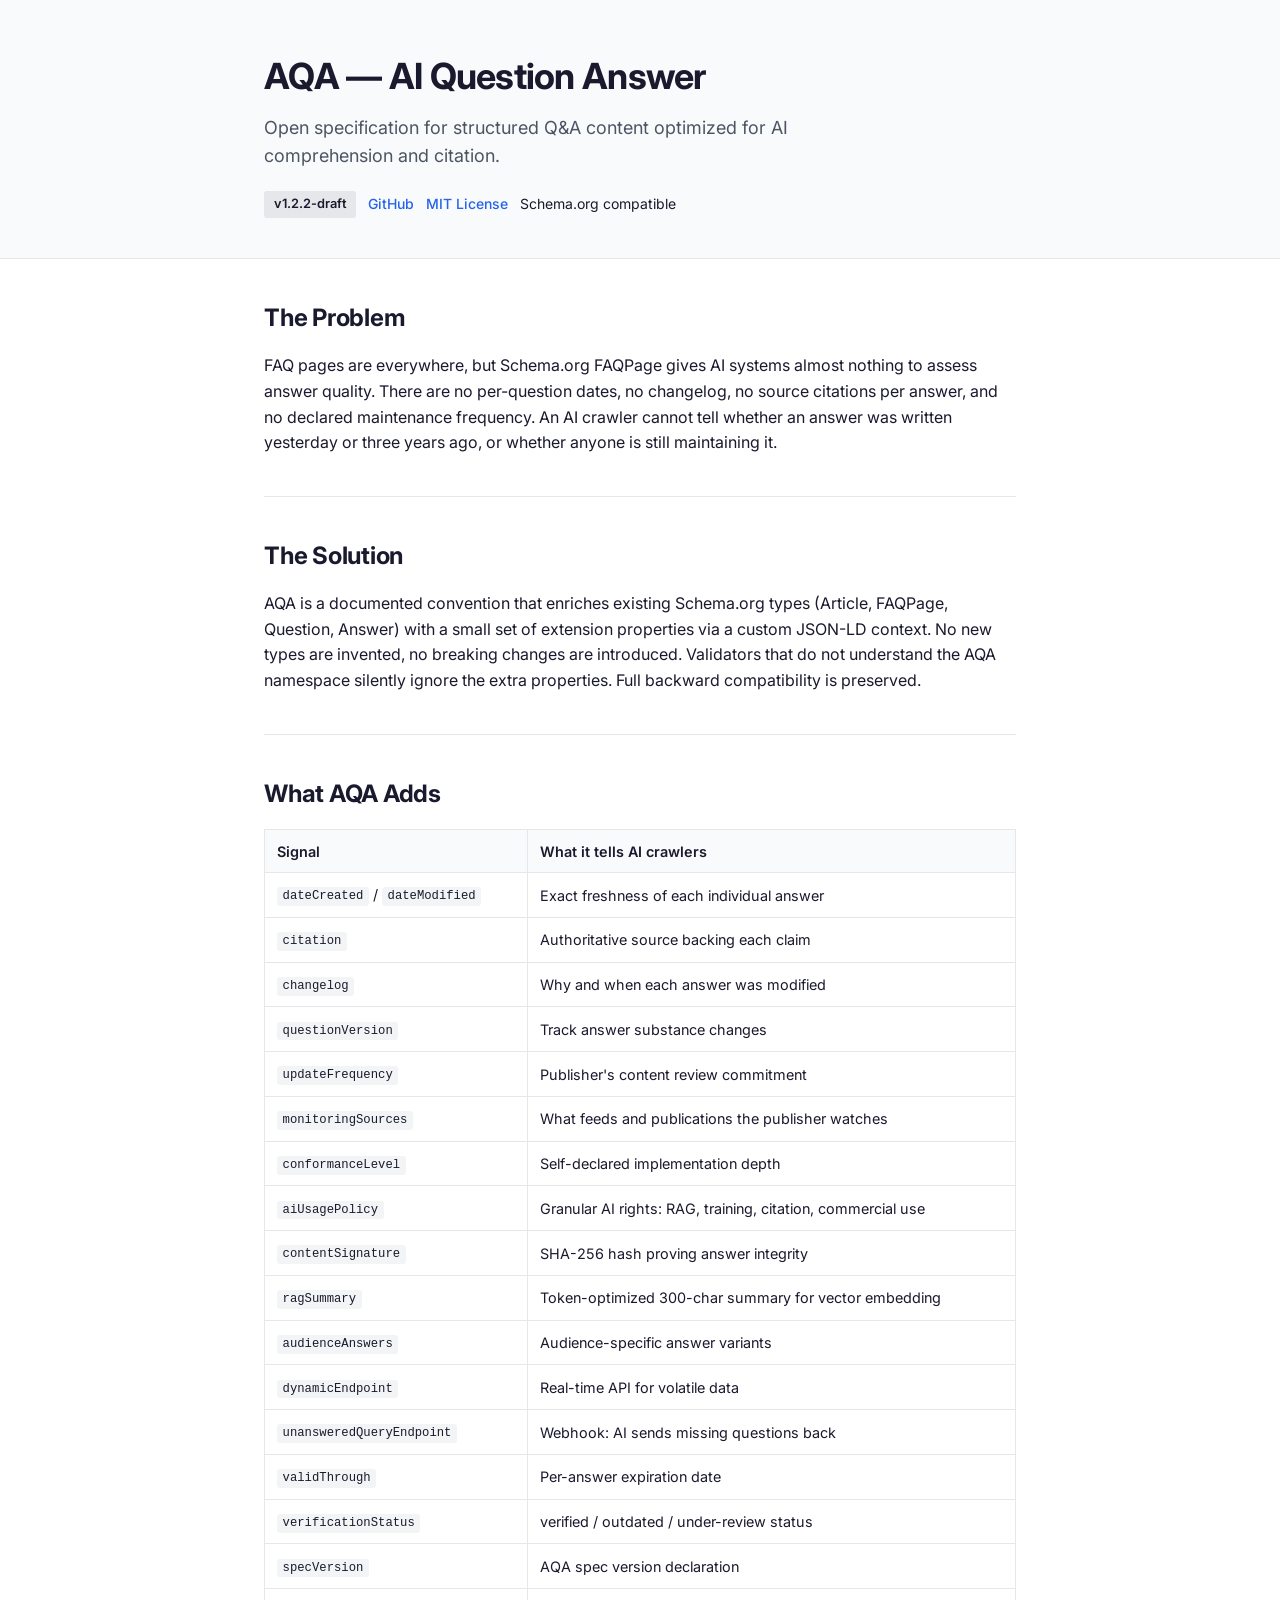
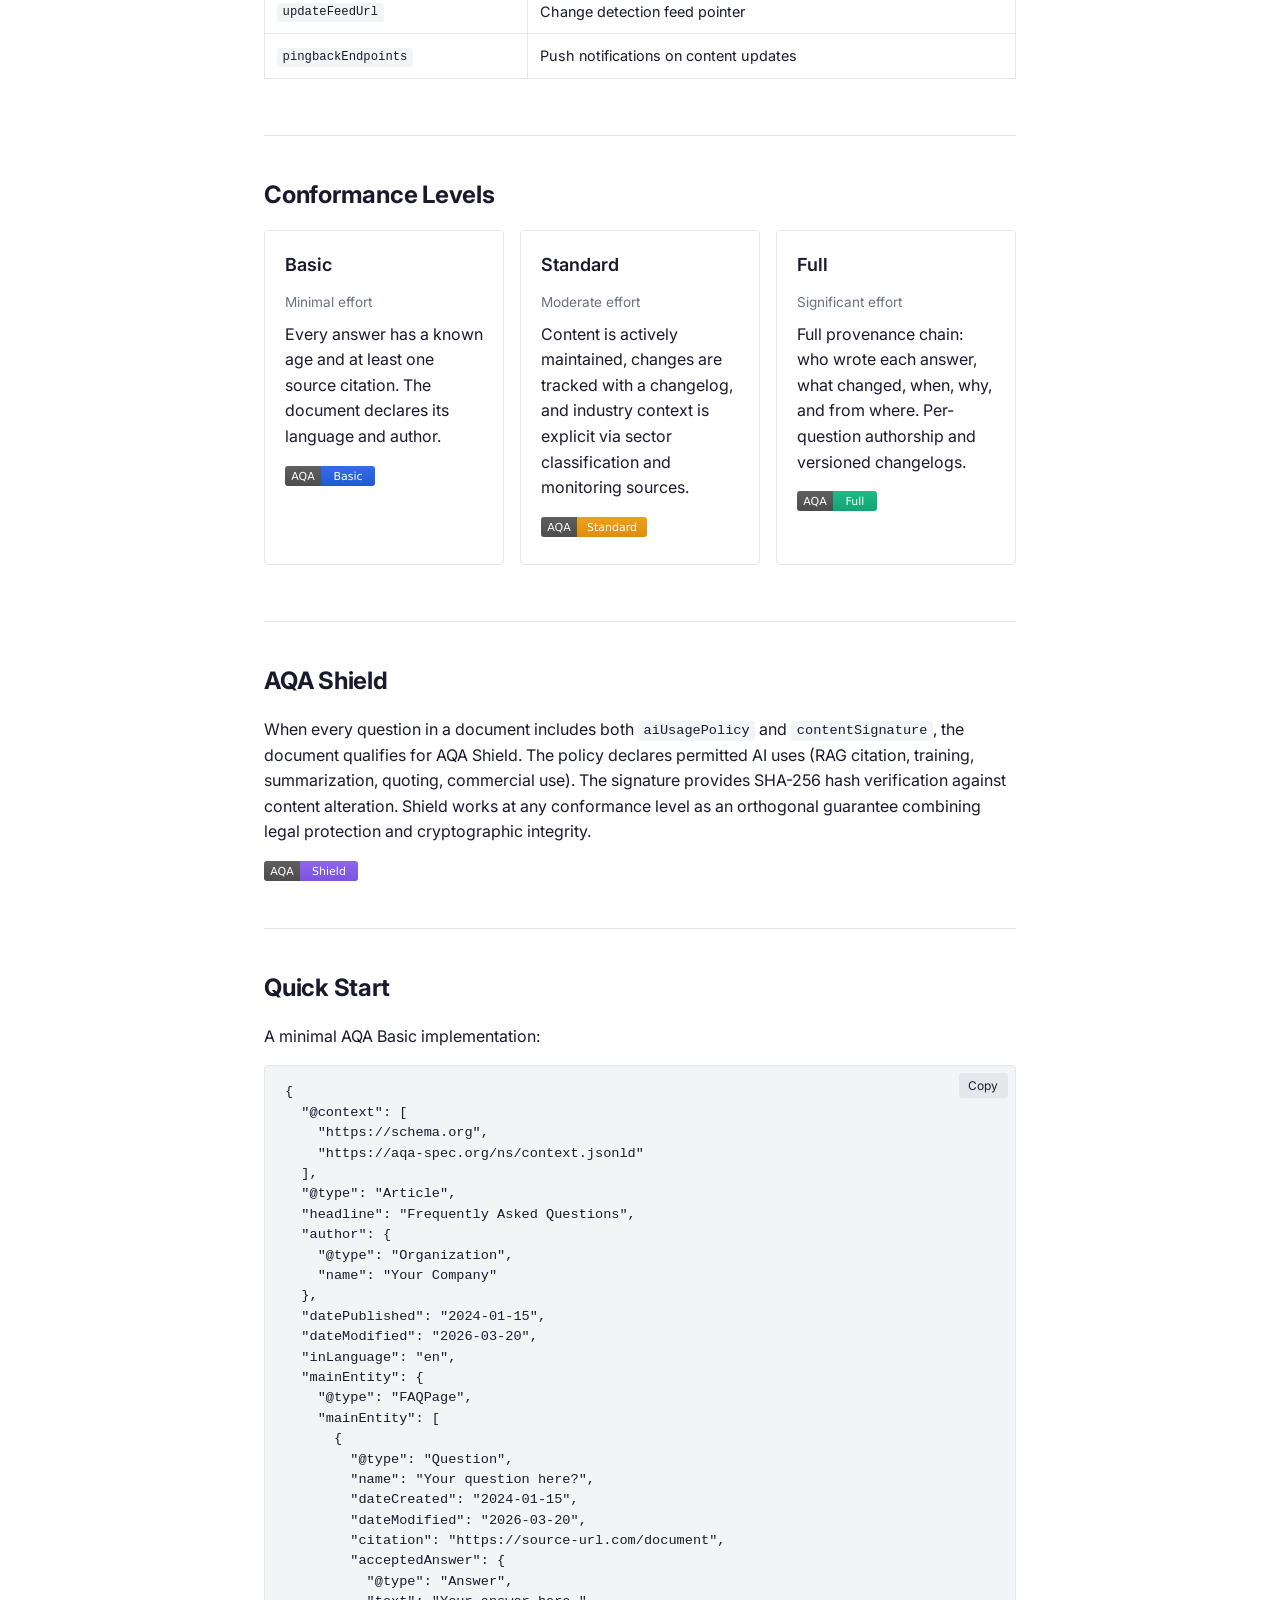
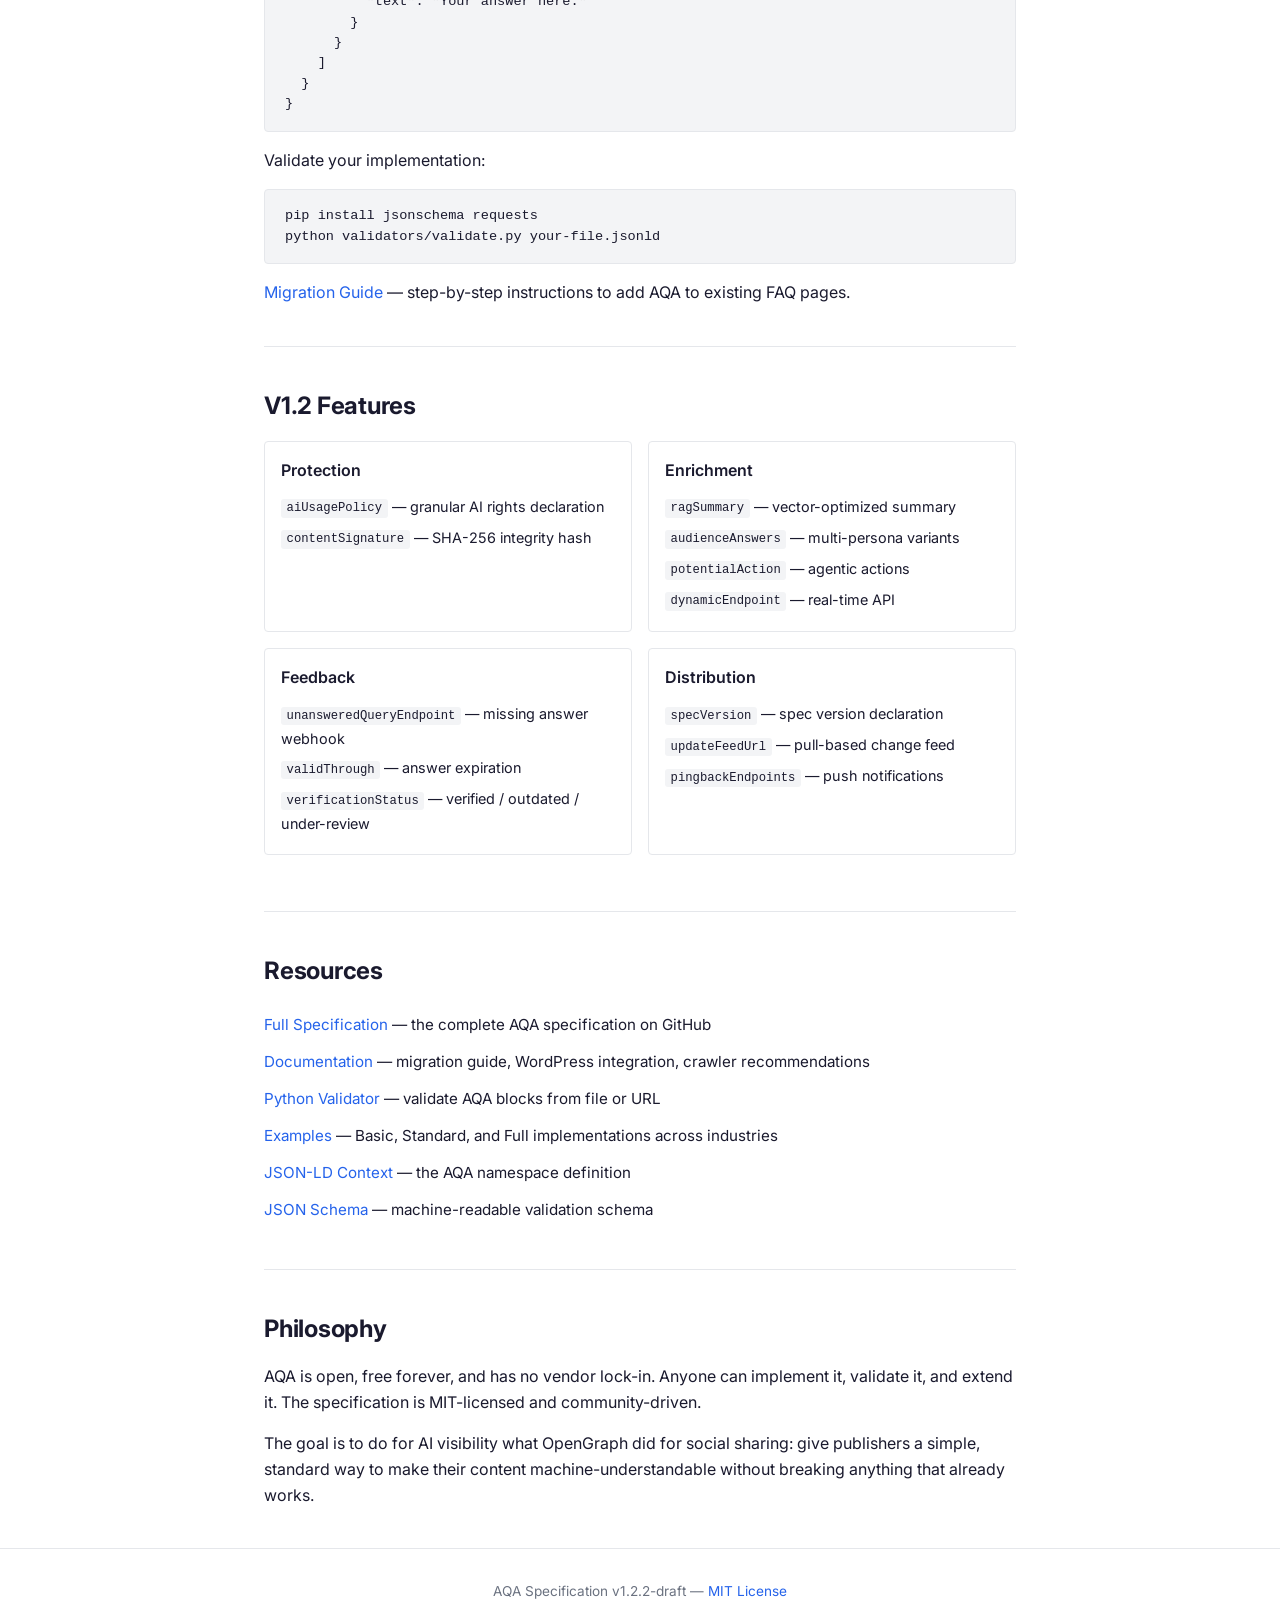
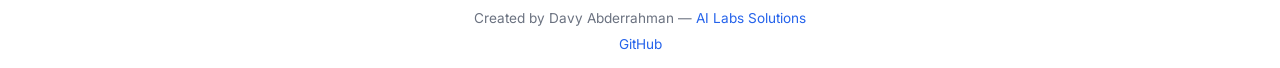
==== index.html @ d4612a0f "Initial commit: AQA specification website (aqa-spec.org) Static site for the AQA open standard with " ====
<!DOCTYPE html>
<html lang="en">
<head>
  <meta charset="UTF-8">
  <meta name="viewport" content="width=device-width, initial-scale=1.0">
  <title>AQA — AI Question Answer | Open Specification for AI-Optimized Q&amp;A</title>
  <meta name="description" content="AQA is an open specification for enriching FAQ structured data with metadata that AI systems need. Schema.org compatible, MIT licensed, free forever.">
  <meta property="og:title" content="AQA — AI Question Answer">
  <meta property="og:description" content="Open specification for structured Q&A content optimized for AI comprehension and citation.">
  <meta property="og:url" content="https://aqa-spec.org/">
  <meta property="og:type" content="website">
  <link rel="canonical" href="https://aqa-spec.org/">
  <link rel="icon" href="data:image/svg+xml,<svg xmlns='http://www.w3.org/2000/svg' viewBox='0 0 100 100'><text y='0.9em' font-size='80' font-family='sans-serif' fill='%232563eb'>A</text></svg>">
  <link rel="preconnect" href="https://fonts.googleapis.com">
  <link rel="preconnect" href="https://fonts.gstatic.com" crossorigin>
  <link href="https://fonts.googleapis.com/css2?family=Inter:wght@400;600;700&display=swap" rel="stylesheet">
  <link rel="stylesheet" href="style.css">
  <script type="application/ld+json">
  {
    "@context": "https://schema.org",
    "@type": "WebSite",
    "name": "AQA — AI Question Answer",
    "url": "https://aqa-spec.org/",
    "description": "Open specification for structured Q&A content optimized for AI comprehension and citation.",
    "publisher": {
      "@type": "Organization",
      "name": "AI Labs Solutions",
      "url": "https://ai-labs-solutions.fr",
      "founder": {
        "@type": "Person",
        "name": "Davy Abderrahman"
      }
    },
    "license": "https://opensource.org/licenses/MIT"
  }
  </script>
</head>
<body>

  <header class="site-header">
    <div class="container">
      <h1>AQA — AI Question Answer</h1>
      <p class="subtitle">Open specification for structured Q&amp;A content optimized for AI comprehension and citation.</p>
      <div class="header-meta">
        <span class="badge">v1.2.2-draft</span>
        <a href="https://github.com/sarsator/aqa-specification">GitHub</a>
        <a href="https://opensource.org/licenses/MIT">MIT License</a>
        <span>Schema.org compatible</span>
      </div>
    </div>
  </header>

  <main class="container">

    <section id="problem">
      <h2>The Problem</h2>
      <p>FAQ pages are everywhere, but Schema.org FAQPage gives AI systems almost nothing to assess answer quality. There are no per-question dates, no changelog, no source citations per answer, and no declared maintenance frequency. An AI crawler cannot tell whether an answer was written yesterday or three years ago, or whether anyone is still maintaining it.</p>
    </section>

    <section id="solution">
      <h2>The Solution</h2>
      <p>AQA is a documented convention that enriches existing Schema.org types (Article, FAQPage, Question, Answer) with a small set of extension properties via a custom JSON-LD context. No new types are invented, no breaking changes are introduced. Validators that do not understand the AQA namespace silently ignore the extra properties. Full backward compatibility is preserved.</p>
    </section>

    <section id="signals">
      <h2>What AQA Adds</h2>
      <table>
        <thead>
          <tr>
            <th>Signal</th>
            <th>What it tells AI crawlers</th>
          </tr>
        </thead>
        <tbody>
          <tr><td><code>dateCreated</code> / <code>dateModified</code></td><td>Exact freshness of each individual answer</td></tr>
          <tr><td><code>citation</code></td><td>Authoritative source backing each claim</td></tr>
          <tr><td><code>changelog</code></td><td>Why and when each answer was modified</td></tr>
          <tr><td><code>questionVersion</code></td><td>Track answer substance changes</td></tr>
          <tr><td><code>updateFrequency</code></td><td>Publisher's content review commitment</td></tr>
          <tr><td><code>monitoringSources</code></td><td>What feeds and publications the publisher watches</td></tr>
          <tr><td><code>conformanceLevel</code></td><td>Self-declared implementation depth</td></tr>
          <tr><td><code>aiUsagePolicy</code></td><td>Granular AI rights: RAG, training, citation, commercial use</td></tr>
          <tr><td><code>contentSignature</code></td><td>SHA-256 hash proving answer integrity</td></tr>
          <tr><td><code>ragSummary</code></td><td>Token-optimized 300-char summary for vector embedding</td></tr>
          <tr><td><code>audienceAnswers</code></td><td>Audience-specific answer variants</td></tr>
          <tr><td><code>dynamicEndpoint</code></td><td>Real-time API for volatile data</td></tr>
          <tr><td><code>unansweredQueryEndpoint</code></td><td>Webhook: AI sends missing questions back</td></tr>
          <tr><td><code>validThrough</code></td><td>Per-answer expiration date</td></tr>
          <tr><td><code>verificationStatus</code></td><td>verified / outdated / under-review status</td></tr>
          <tr><td><code>specVersion</code></td><td>AQA spec version declaration</td></tr>
          <tr><td><code>updateFeedUrl</code></td><td>Change detection feed pointer</td></tr>
          <tr><td><code>pingbackEndpoints</code></td><td>Push notifications on content updates</td></tr>
        </tbody>
      </table>
    </section>

    <section id="conformance">
      <h2>Conformance Levels</h2>
      <div class="levels">
        <div class="level-card">
          <h3>Basic</h3>
          <p class="effort">Minimal effort</p>
          <p>Every answer has a known age and at least one source citation. The document declares its language and author.</p>
          <img src="badges/aqa-basic.svg" alt="AQA Basic badge" width="90" height="20">
        </div>
        <div class="level-card">
          <h3>Standard</h3>
          <p class="effort">Moderate effort</p>
          <p>Content is actively maintained, changes are tracked with a changelog, and industry context is explicit via sector classification and monitoring sources.</p>
          <img src="badges/aqa-standard.svg" alt="AQA Standard badge" width="106" height="20">
        </div>
        <div class="level-card">
          <h3>Full</h3>
          <p class="effort">Significant effort</p>
          <p>Full provenance chain: who wrote each answer, what changed, when, why, and from where. Per-question authorship and versioned changelogs.</p>
          <img src="badges/aqa-full.svg" alt="AQA Full badge" width="80" height="20">
        </div>
      </div>
    </section>

    <section id="shield">
      <h2>AQA Shield</h2>
      <p>When every question in a document includes both <code>aiUsagePolicy</code> and <code>contentSignature</code>, the document qualifies for AQA Shield. The policy declares permitted AI uses (RAG citation, training, summarization, quoting, commercial use). The signature provides SHA-256 hash verification against content alteration. Shield works at any conformance level as an orthogonal guarantee combining legal protection and cryptographic integrity.</p>
      <p><img src="badges/aqa-shield.svg" alt="AQA Shield badge" width="94" height="20"></p>
    </section>

    <section id="quickstart">
      <h2>Quick Start</h2>
      <p>A minimal AQA Basic implementation:</p>
      <div class="code-block">
        <button class="copy-btn" onclick="copyCode(this)">Copy</button>
        <pre><code>{
  "@context": [
    "https://schema.org",
    "https://aqa-spec.org/ns/context.jsonld"
  ],
  "@type": "Article",
  "headline": "Frequently Asked Questions",
  "author": {
    "@type": "Organization",
    "name": "Your Company"
  },
  "datePublished": "2024-01-15",
  "dateModified": "2026-03-20",
  "inLanguage": "en",
  "mainEntity": {
    "@type": "FAQPage",
    "mainEntity": [
      {
        "@type": "Question",
        "name": "Your question here?",
        "dateCreated": "2024-01-15",
        "dateModified": "2026-03-20",
        "citation": "https://source-url.com/document",
        "acceptedAnswer": {
          "@type": "Answer",
          "text": "Your answer here."
        }
      }
    ]
  }
}</code></pre>
      </div>
      <p>Validate your implementation:</p>
      <pre><code>pip install jsonschema requests
python validators/validate.py your-file.jsonld</code></pre>
      <p><a href="https://github.com/sarsator/aqa-specification/blob/master/docs/migration-guide.md">Migration Guide</a> — step-by-step instructions to add AQA to existing FAQ pages.</p>
    </section>

    <section id="features">
      <h2>V1.2 Features</h2>
      <div class="feature-groups">
        <div class="feature-group">
          <h3>Protection</h3>
          <ul>
            <li><code>aiUsagePolicy</code> — granular AI rights declaration</li>
            <li><code>contentSignature</code> — SHA-256 integrity hash</li>
          </ul>
        </div>
        <div class="feature-group">
          <h3>Enrichment</h3>
          <ul>
            <li><code>ragSummary</code> — vector-optimized summary</li>
            <li><code>audienceAnswers</code> — multi-persona variants</li>
            <li><code>potentialAction</code> — agentic actions</li>
            <li><code>dynamicEndpoint</code> — real-time API</li>
          </ul>
        </div>
        <div class="feature-group">
          <h3>Feedback</h3>
          <ul>
            <li><code>unansweredQueryEndpoint</code> — missing answer webhook</li>
            <li><code>validThrough</code> — answer expiration</li>
            <li><code>verificationStatus</code> — verified / outdated / under-review</li>
          </ul>
        </div>
        <div class="feature-group">
          <h3>Distribution</h3>
          <ul>
            <li><code>specVersion</code> — spec version declaration</li>
            <li><code>updateFeedUrl</code> — pull-based change feed</li>
            <li><code>pingbackEndpoints</code> — push notifications</li>
          </ul>
        </div>
      </div>
    </section>

    <section id="resources">
      <h2>Resources</h2>
      <ul class="resources-list">
        <li><a href="https://github.com/sarsator/aqa-specification">Full Specification</a> — the complete AQA specification on GitHub</li>
        <li><a href="https://github.com/sarsator/aqa-specification/tree/master/docs">Documentation</a> — migration guide, WordPress integration, crawler recommendations</li>
        <li><a href="https://github.com/sarsator/aqa-specification/tree/master/validators">Python Validator</a> — validate AQA blocks from file or URL</li>
        <li><a href="https://github.com/sarsator/aqa-specification/tree/master/examples">Examples</a> — Basic, Standard, and Full implementations across industries</li>
        <li><a href="https://aqa-spec.org/ns/context.jsonld">JSON-LD Context</a> — the AQA namespace definition</li>
        <li><a href="https://aqa-spec.org/schemas/aqa-schema.json">JSON Schema</a> — machine-readable validation schema</li>
      </ul>
    </section>

    <section id="philosophy">
      <h2>Philosophy</h2>
      <p>AQA is open, free forever, and has no vendor lock-in. Anyone can implement it, validate it, and extend it. The specification is MIT-licensed and community-driven.</p>
      <p>The goal is to do for AI visibility what OpenGraph did for social sharing: give publishers a simple, standard way to make their content machine-understandable without breaking anything that already works.</p>
    </section>

  </main>

  <footer class="site-footer">
    <div class="container">
      <p>AQA Specification v1.2.2-draft — <a href="https://opensource.org/licenses/MIT">MIT License</a></p>
      <p>Created by Davy Abderrahman — <a href="https://ai-labs-solutions.fr">AI Labs Solutions</a></p>
      <p><a href="https://github.com/sarsator/aqa-specification">GitHub</a></p>
    </div>
  </footer>

  <script>
  function copyCode(btn) {
    var code = btn.parentElement.querySelector('code');
    navigator.clipboard.writeText(code.textContent).then(function() {
      btn.textContent = 'Copied';
      setTimeout(function() { btn.textContent = 'Copy'; }, 2000);
    });
  }
  </script>

</body>
</html>
---- style.css ----
*,
*::before,
*::after {
  box-sizing: border-box;
  margin: 0;
  padding: 0;
}

html {
  font-size: 16px;
  -webkit-text-size-adjust: 100%;
}

body {
  font-family: 'Inter', -apple-system, BlinkMacSystemFont, 'Segoe UI', sans-serif;
  color: #1a1a2e;
  background: #fff;
  line-height: 1.6;
}

a {
  color: #2563eb;
  text-decoration: none;
}

a:hover {
  text-decoration: underline;
}

.container {
  max-width: 800px;
  margin: 0 auto;
  padding: 0 1.5rem;
}

/* Header */
.site-header {
  background: #f9fafb;
  border-bottom: 1px solid #e5e7eb;
  padding: 3rem 0 2.5rem;
}

.site-header h1 {
  font-size: 2.25rem;
  font-weight: 700;
  letter-spacing: -0.02em;
  margin-bottom: 0.5rem;
}

.site-header .subtitle {
  font-size: 1.125rem;
  color: #4b5563;
  max-width: 600px;
  margin-bottom: 1.25rem;
}

.header-meta {
  display: flex;
  flex-wrap: wrap;
  gap: 0.75rem;
  align-items: center;
  font-size: 0.875rem;
}

.header-meta .badge {
  display: inline-block;
  padding: 0.2rem 0.6rem;
  border-radius: 3px;
  font-weight: 600;
  font-size: 0.8rem;
  background: #e5e7eb;
  color: #1a1a2e;
}

.header-meta a {
  font-weight: 500;
}

/* Sections */
section {
  padding: 2.5rem 0;
  border-bottom: 1px solid #e5e7eb;
}

section:last-of-type {
  border-bottom: none;
}

section h2 {
  font-size: 1.5rem;
  font-weight: 700;
  margin-bottom: 1rem;
  letter-spacing: -0.01em;
}

section h3 {
  font-size: 1.125rem;
  font-weight: 600;
  margin-bottom: 0.5rem;
}

section p {
  margin-bottom: 1rem;
}

section p:last-child {
  margin-bottom: 0;
}

/* Tables */
table {
  width: 100%;
  border-collapse: collapse;
  margin: 1rem 0;
  font-size: 0.9rem;
}

th,
td {
  text-align: left;
  padding: 0.6rem 0.75rem;
  border: 1px solid #e5e7eb;
}

th {
  font-weight: 600;
  background: #f9fafb;
}

/* Code blocks */
pre {
  background: #f3f4f6;
  border: 1px solid #e5e7eb;
  border-radius: 4px;
  padding: 1rem 1.25rem;
  overflow-x: auto;
  font-size: 0.85rem;
  line-height: 1.5;
  margin: 1rem 0;
}

code {
  font-family: 'JetBrains Mono', 'Fira Code', 'Consolas', monospace;
}

p code,
li code,
td code {
  background: #f3f4f6;
  padding: 0.15rem 0.35rem;
  border-radius: 3px;
  font-size: 0.85em;
}

/* Code block with copy button */
.code-block {
  position: relative;
}

.code-block .copy-btn {
  position: absolute;
  top: 0.5rem;
  right: 0.5rem;
  background: #e5e7eb;
  border: none;
  border-radius: 3px;
  padding: 0.3rem 0.6rem;
  font-size: 0.75rem;
  font-family: inherit;
  cursor: pointer;
  color: #1a1a2e;
}

.code-block .copy-btn:hover {
  background: #d1d5db;
}

/* Conformance levels */
.levels {
  display: grid;
  grid-template-columns: repeat(3, 1fr);
  gap: 1rem;
  margin: 1rem 0;
}

.level-card {
  border: 1px solid #e5e7eb;
  border-radius: 4px;
  padding: 1.25rem;
}

.level-card h3 {
  margin-bottom: 0.75rem;
}

.level-card .effort {
  font-size: 0.85rem;
  color: #6b7280;
  margin-bottom: 0.5rem;
}

/* Feature groups */
.feature-groups {
  display: grid;
  grid-template-columns: repeat(2, 1fr);
  gap: 1rem;
  margin: 1rem 0;
}

.feature-group {
  border: 1px solid #e5e7eb;
  border-radius: 4px;
  padding: 1rem;
}

.feature-group h3 {
  font-size: 1rem;
  margin-bottom: 0.5rem;
}

.feature-group ul {
  list-style: none;
  padding: 0;
}

.feature-group li {
  font-size: 0.9rem;
  padding: 0.2rem 0;
}

/* Resources list */
.resources-list {
  list-style: none;
  padding: 0;
}

.resources-list li {
  padding: 0.4rem 0;
  font-size: 0.95rem;
}

/* Footer */
.site-footer {
  padding: 2rem 0;
  border-top: 1px solid #e5e7eb;
  font-size: 0.85rem;
  color: #6b7280;
  text-align: center;
}

.site-footer p {
  margin-bottom: 0.3rem;
}

/* Responsive */
@media (max-width: 768px) {
  .site-header h1 {
    font-size: 1.75rem;
  }

  .levels {
    grid-template-columns: 1fr;
  }

  .feature-groups {
    grid-template-columns: 1fr;
  }

  table {
    font-size: 0.8rem;
  }

  th,
  td {
    padding: 0.4rem 0.5rem;
  }
}
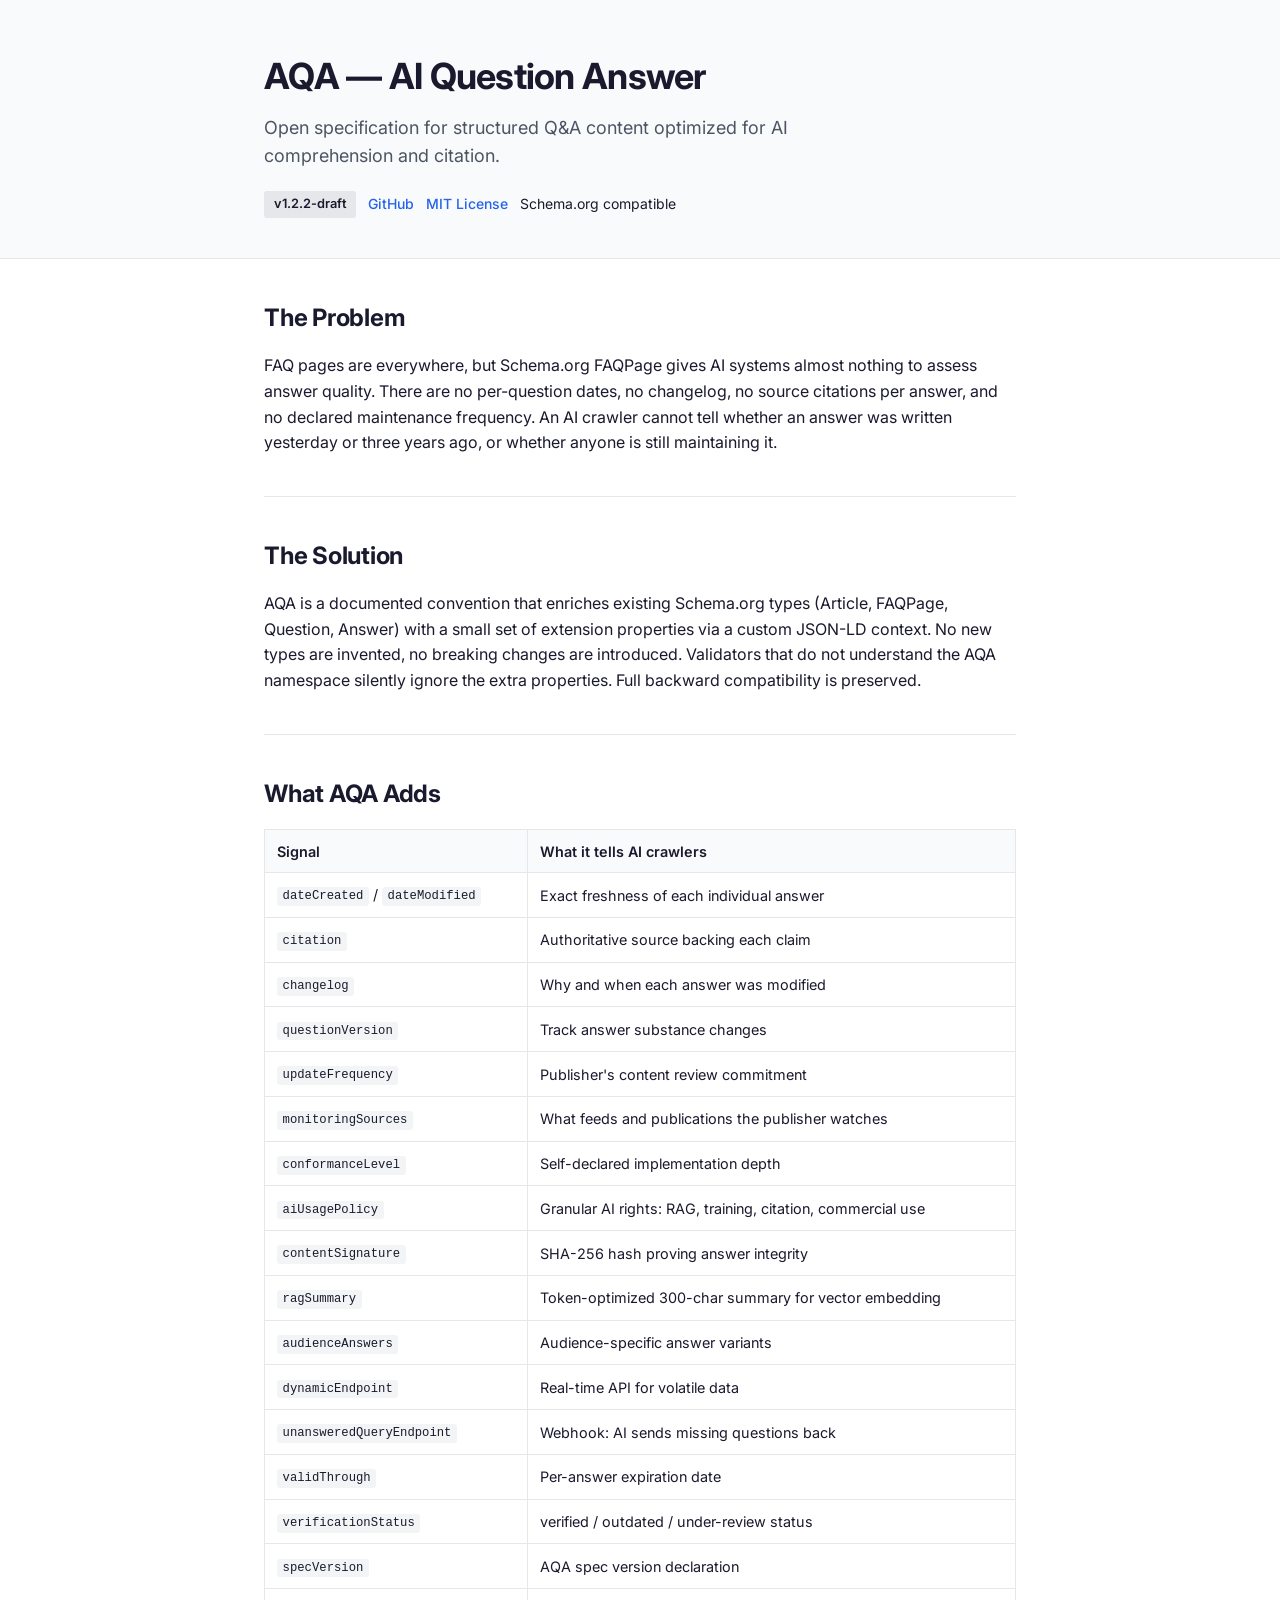
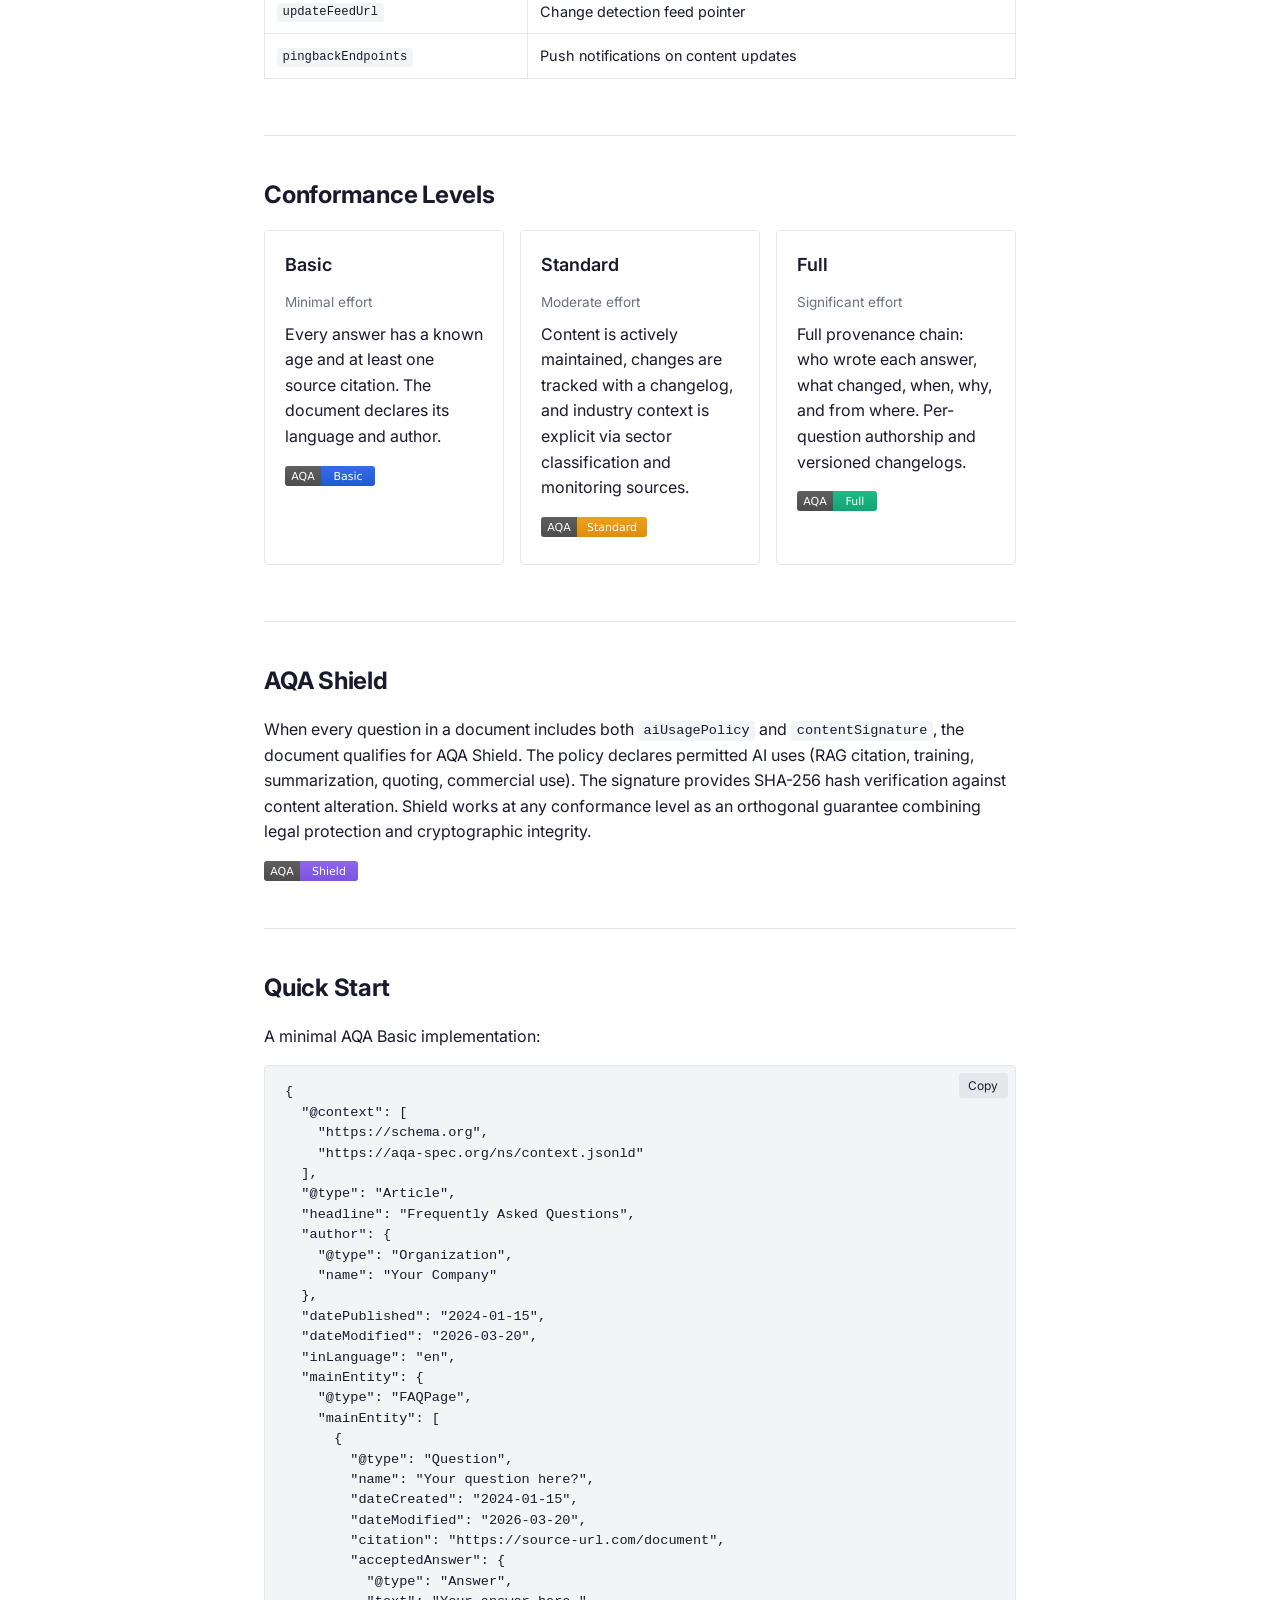
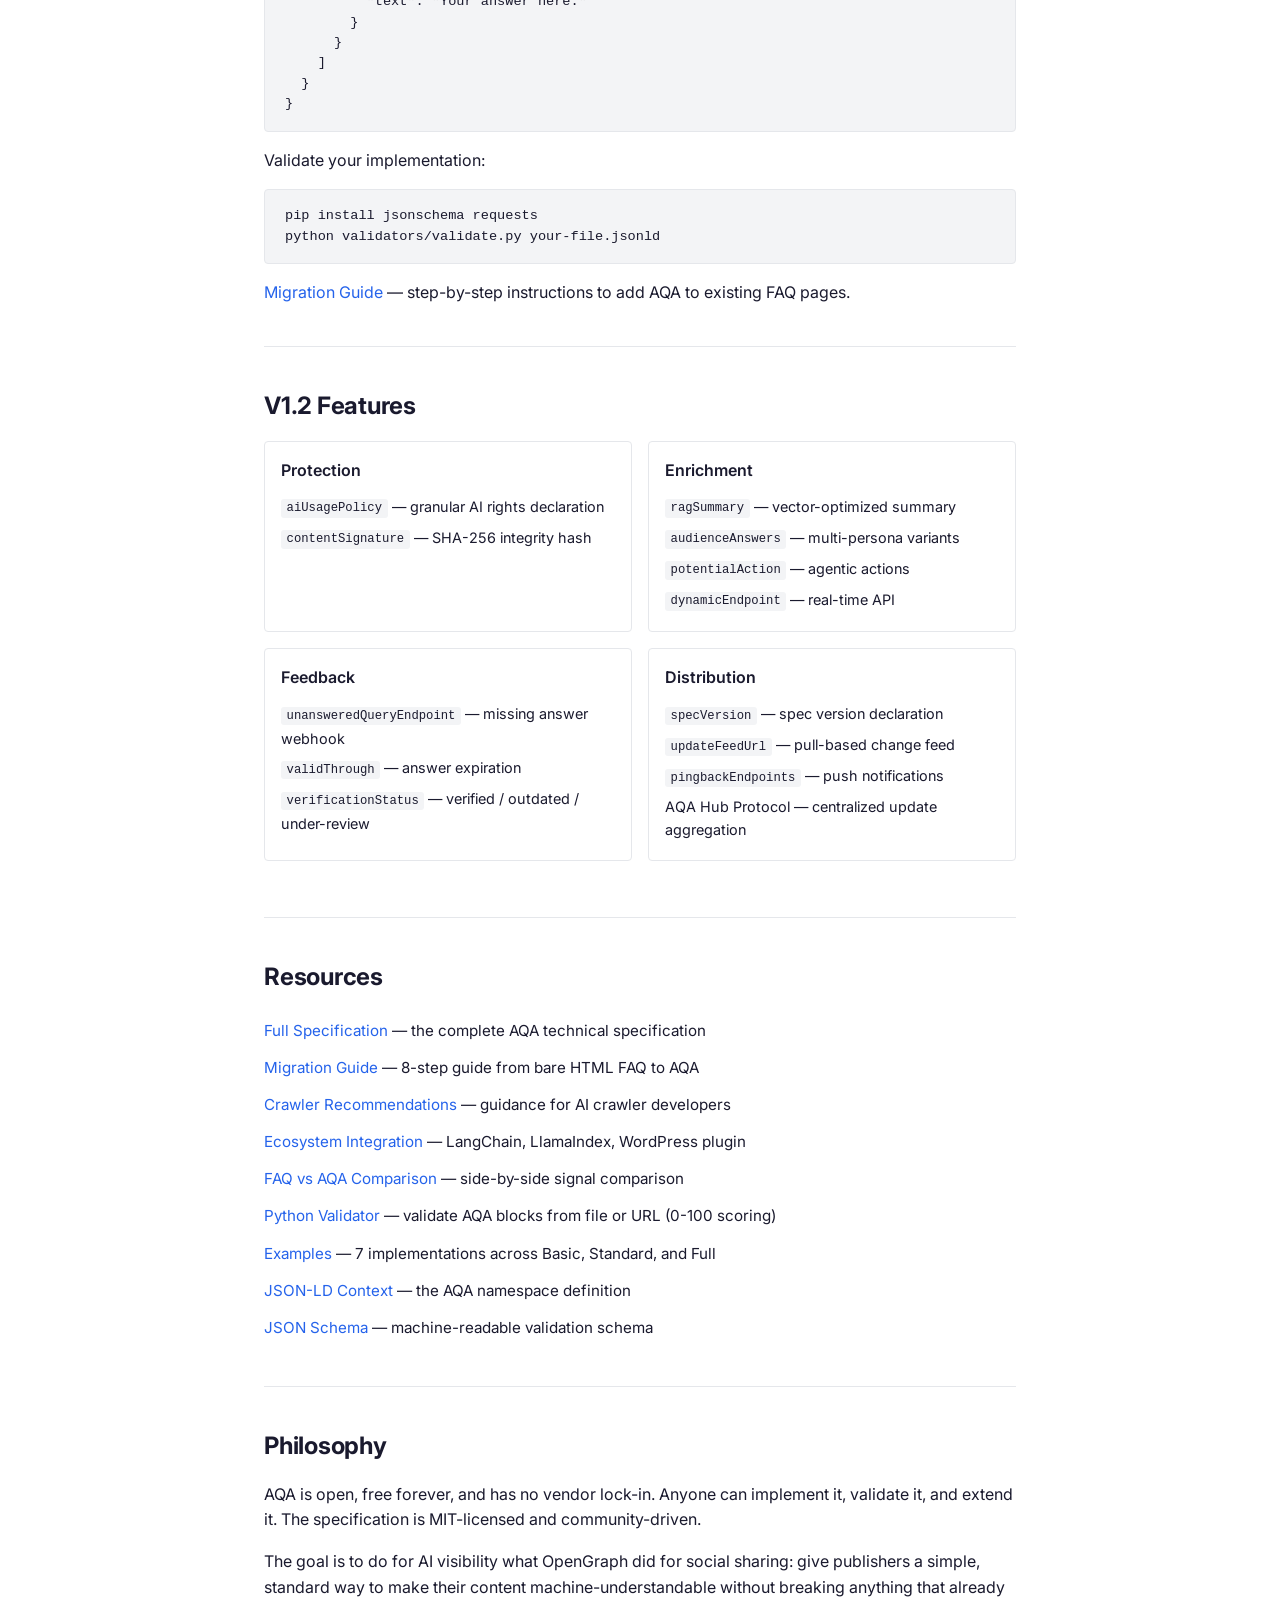
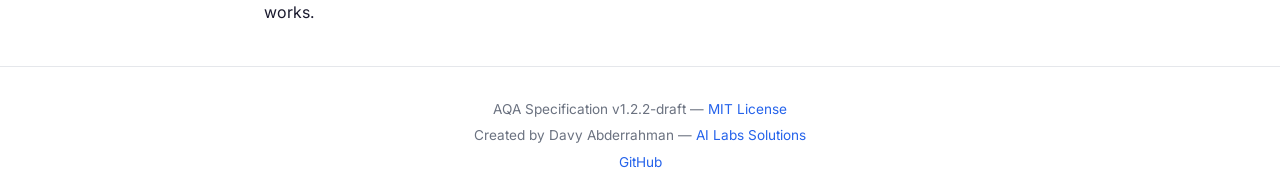
==== commit 8aca9df6: "Enrich resources section with direct links to all docs, add Hub Protocol Link directly to SPECIFICAT" ====
--- a/index.html
+++ b/index.html
@@ -200,6 +200,7 @@
             <li><code>specVersion</code> — spec version declaration</li>
             <li><code>updateFeedUrl</code> — pull-based change feed</li>
             <li><code>pingbackEndpoints</code> — push notifications</li>
+            <li>AQA Hub Protocol — centralized update aggregation</li>
           </ul>
         </div>
       </div>
@@ -208,10 +209,13 @@
     <section id="resources">
       <h2>Resources</h2>
       <ul class="resources-list">
-        <li><a href="https://github.com/sarsator/aqa-specification">Full Specification</a> — the complete AQA specification on GitHub</li>
-        <li><a href="https://github.com/sarsator/aqa-specification/tree/master/docs">Documentation</a> — migration guide, WordPress integration, crawler recommendations</li>
-        <li><a href="https://github.com/sarsator/aqa-specification/tree/master/validators">Python Validator</a> — validate AQA blocks from file or URL</li>
-        <li><a href="https://github.com/sarsator/aqa-specification/tree/master/examples">Examples</a> — Basic, Standard, and Full implementations across industries</li>
+        <li><a href="https://github.com/sarsator/aqa-specification/blob/master/SPECIFICATION.md">Full Specification</a> — the complete AQA technical specification</li>
+        <li><a href="https://github.com/sarsator/aqa-specification/blob/master/docs/migration-guide.md">Migration Guide</a> — 8-step guide from bare HTML FAQ to AQA</li>
+        <li><a href="https://github.com/sarsator/aqa-specification/blob/master/docs/crawler-recommendations.md">Crawler Recommendations</a> — guidance for AI crawler developers</li>
+        <li><a href="https://github.com/sarsator/aqa-specification/blob/master/docs/ecosystem-integration.md">Ecosystem Integration</a> — LangChain, LlamaIndex, WordPress plugin</li>
+        <li><a href="https://github.com/sarsator/aqa-specification/blob/master/docs/faq-vs-aqa-comparison.md">FAQ vs AQA Comparison</a> — side-by-side signal comparison</li>
+        <li><a href="https://github.com/sarsator/aqa-specification/tree/master/validators">Python Validator</a> — validate AQA blocks from file or URL (0-100 scoring)</li>
+        <li><a href="https://github.com/sarsator/aqa-specification/tree/master/examples">Examples</a> — 7 implementations across Basic, Standard, and Full</li>
         <li><a href="https://aqa-spec.org/ns/context.jsonld">JSON-LD Context</a> — the AQA namespace definition</li>
         <li><a href="https://aqa-spec.org/schemas/aqa-schema.json">JSON Schema</a> — machine-readable validation schema</li>
       </ul>
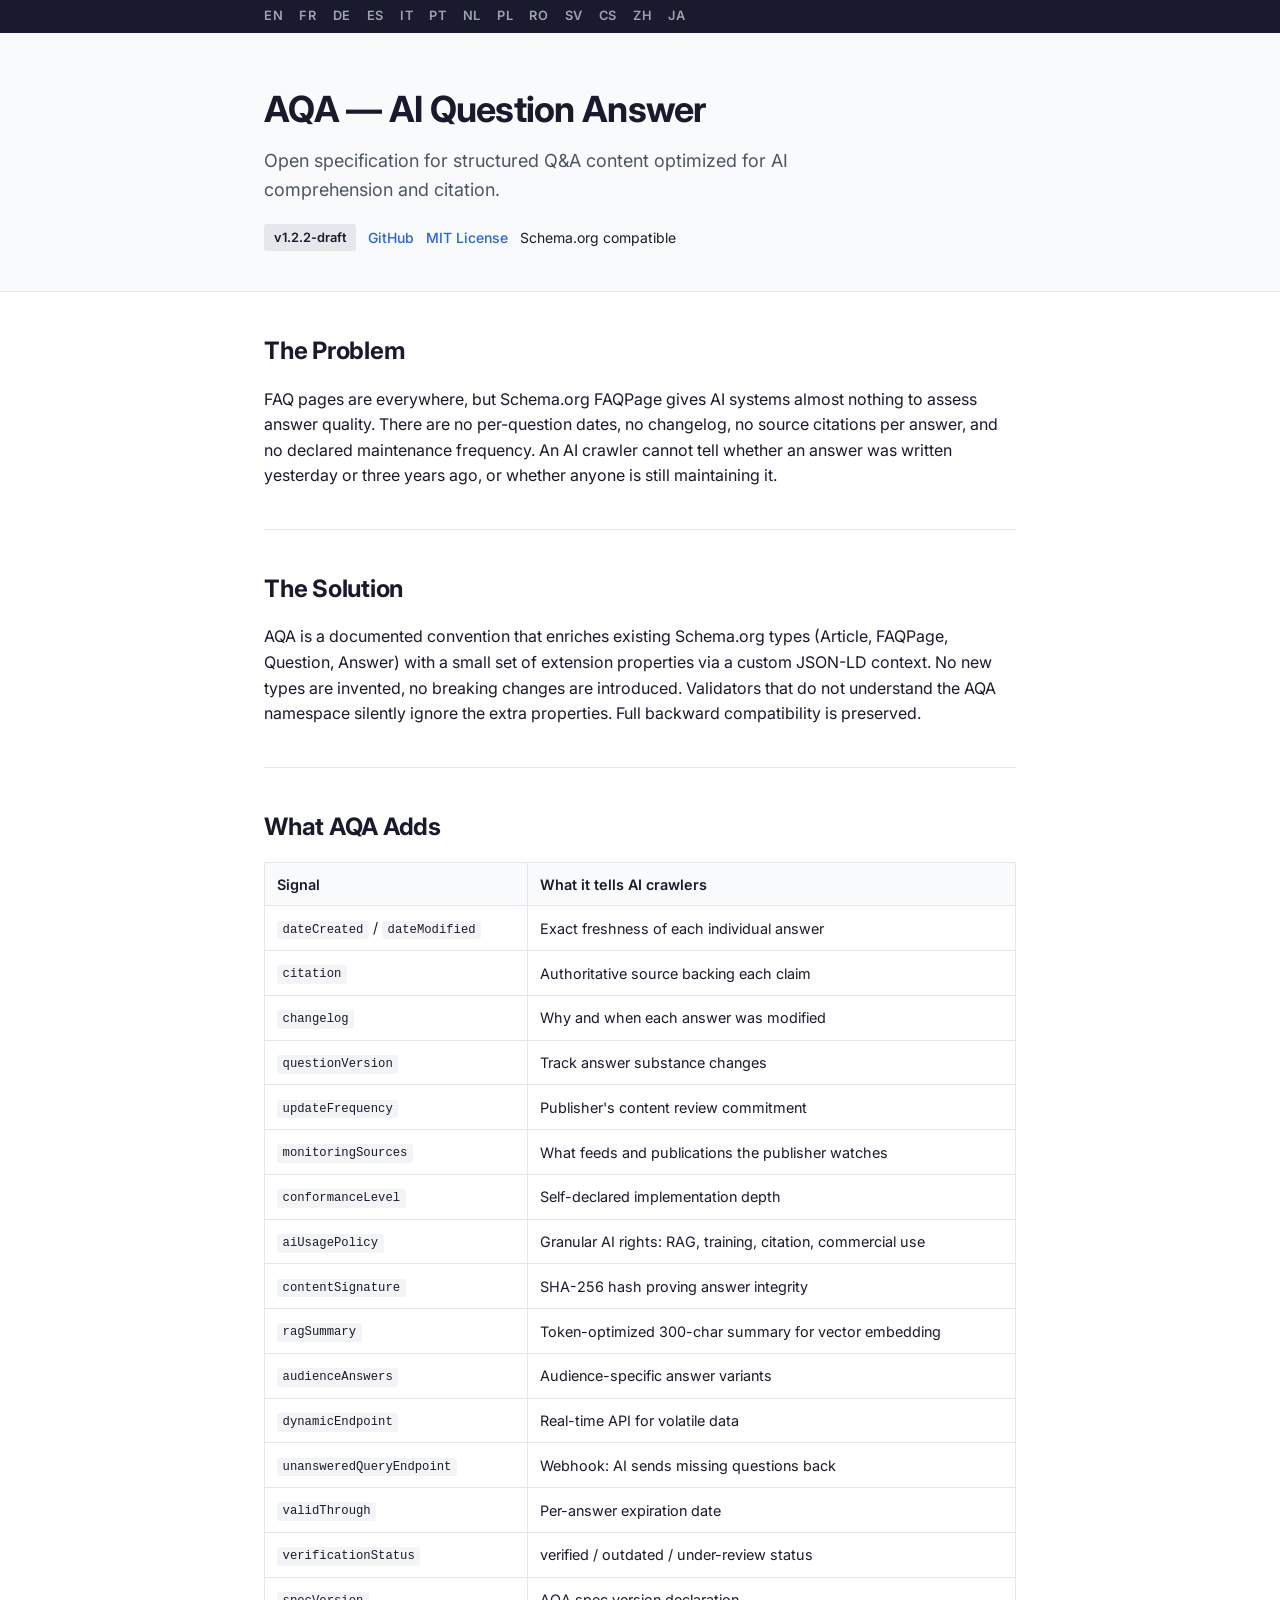
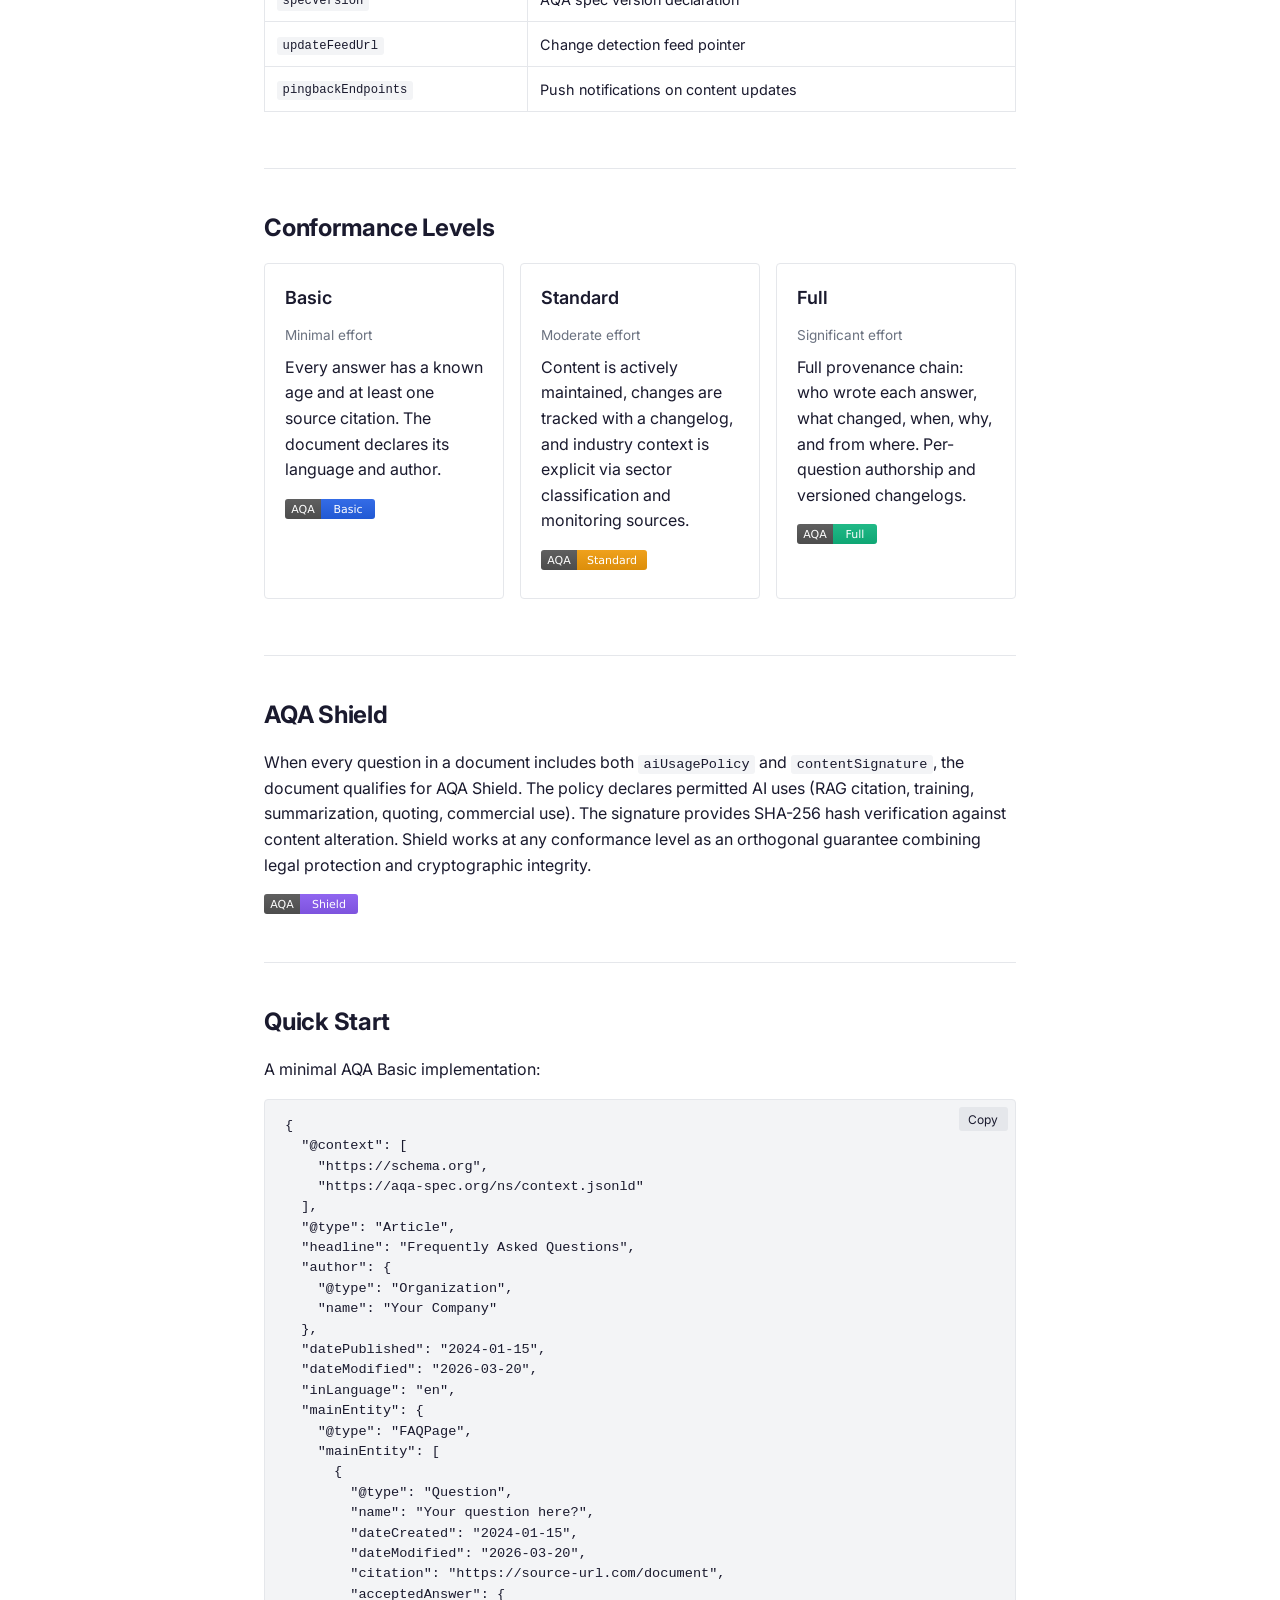
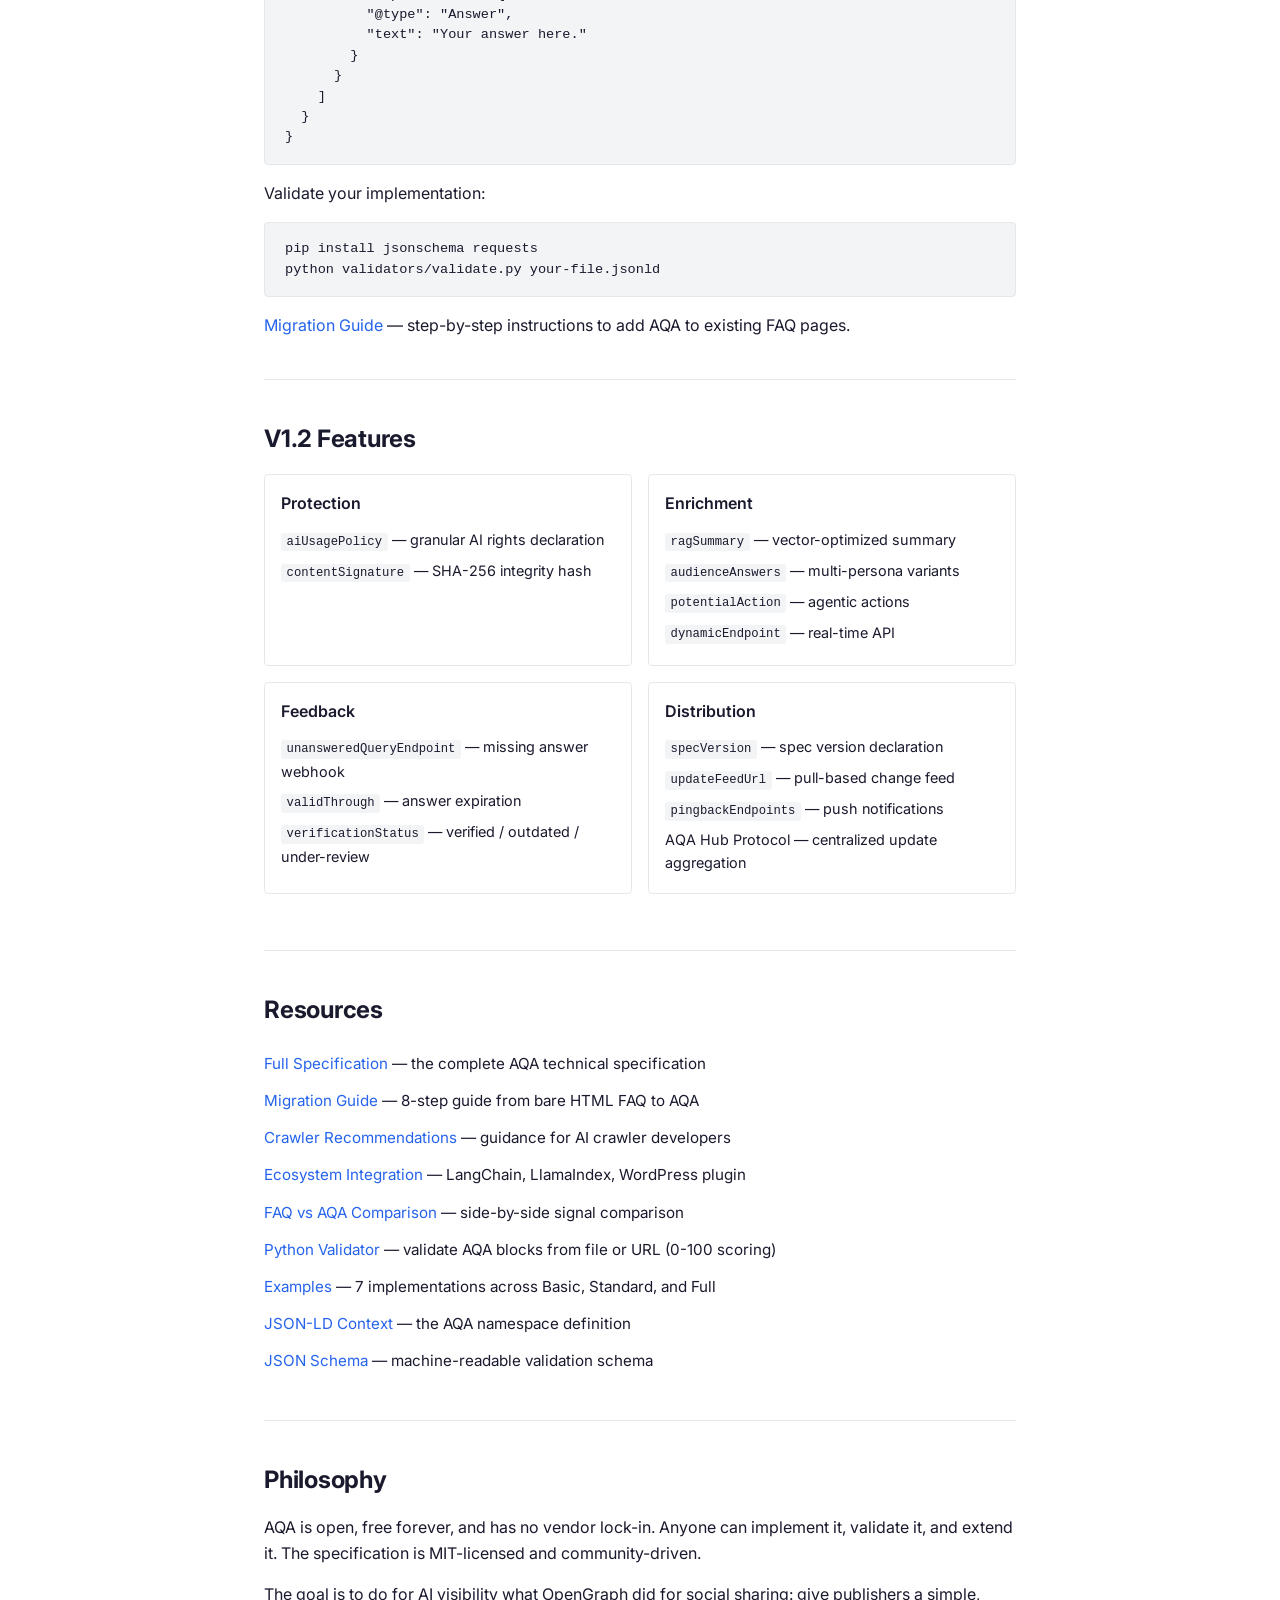
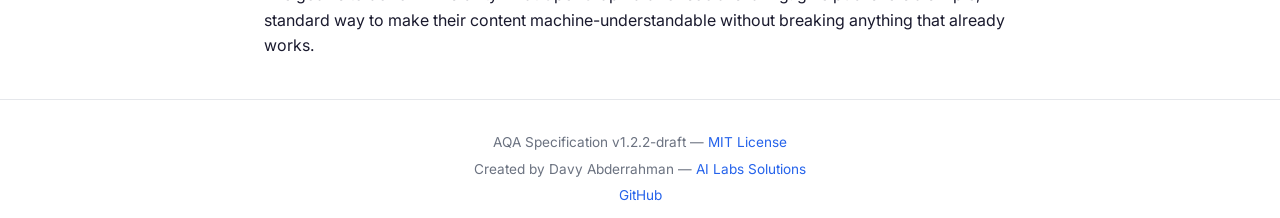
==== commit 5094fc30: "Add 12 language translations with hreflang and language selector Translated site into: fr, de, es, i" ====
--- a/index.html
+++ b/index.html
@@ -10,6 +10,20 @@
   <meta property="og:url" content="https://aqa-spec.org/">
   <meta property="og:type" content="website">
   <link rel="canonical" href="https://aqa-spec.org/">
+  <link rel="alternate" hreflang="en" href="https://aqa-spec.org/">
+  <link rel="alternate" hreflang="fr" href="https://aqa-spec.org/fr/">
+  <link rel="alternate" hreflang="de" href="https://aqa-spec.org/de/">
+  <link rel="alternate" hreflang="es" href="https://aqa-spec.org/es/">
+  <link rel="alternate" hreflang="it" href="https://aqa-spec.org/it/">
+  <link rel="alternate" hreflang="pt" href="https://aqa-spec.org/pt/">
+  <link rel="alternate" hreflang="nl" href="https://aqa-spec.org/nl/">
+  <link rel="alternate" hreflang="pl" href="https://aqa-spec.org/pl/">
+  <link rel="alternate" hreflang="ro" href="https://aqa-spec.org/ro/">
+  <link rel="alternate" hreflang="sv" href="https://aqa-spec.org/sv/">
+  <link rel="alternate" hreflang="cs" href="https://aqa-spec.org/cs/">
+  <link rel="alternate" hreflang="zh" href="https://aqa-spec.org/zh/">
+  <link rel="alternate" hreflang="ja" href="https://aqa-spec.org/ja/">
+  <link rel="alternate" hreflang="x-default" href="https://aqa-spec.org/">
   <link rel="icon" href="data:image/svg+xml,<svg xmlns='http://www.w3.org/2000/svg' viewBox='0 0 100 100'><text y='0.9em' font-size='80' font-family='sans-serif' fill='%232563eb'>A</text></svg>">
   <link rel="preconnect" href="https://fonts.googleapis.com">
   <link rel="preconnect" href="https://fonts.gstatic.com" crossorigin>
@@ -36,6 +50,24 @@
   </script>
 </head>
 <body>
+
+  <nav class="lang-nav">
+    <div class="container">
+      <a href="/">en</a>
+      <a href="/fr/">fr</a>
+      <a href="/de/">de</a>
+      <a href="/es/">es</a>
+      <a href="/it/">it</a>
+      <a href="/pt/">pt</a>
+      <a href="/nl/">nl</a>
+      <a href="/pl/">pl</a>
+      <a href="/ro/">ro</a>
+      <a href="/sv/">sv</a>
+      <a href="/cs/">cs</a>
+      <a href="/zh/">zh</a>
+      <a href="/ja/">ja</a>
+    </div>
+  </nav>
 
   <header class="site-header">
     <div class="container">
--- a/style.css
+++ b/style.css
@@ -31,6 +31,27 @@
   max-width: 800px;
   margin: 0 auto;
   padding: 0 1.5rem;
+}
+
+/* Language nav */
+.lang-nav {
+  background: #1a1a2e;
+  padding: 0.4rem 0;
+  font-size: 0.8rem;
+}
+
+.lang-nav a {
+  color: #9ca3af;
+  margin-right: 0.75rem;
+  text-decoration: none;
+  text-transform: uppercase;
+  letter-spacing: 0.05em;
+  font-weight: 600;
+}
+
+.lang-nav a:hover {
+  color: #fff;
+  text-decoration: none;
 }
 
 /* Header */
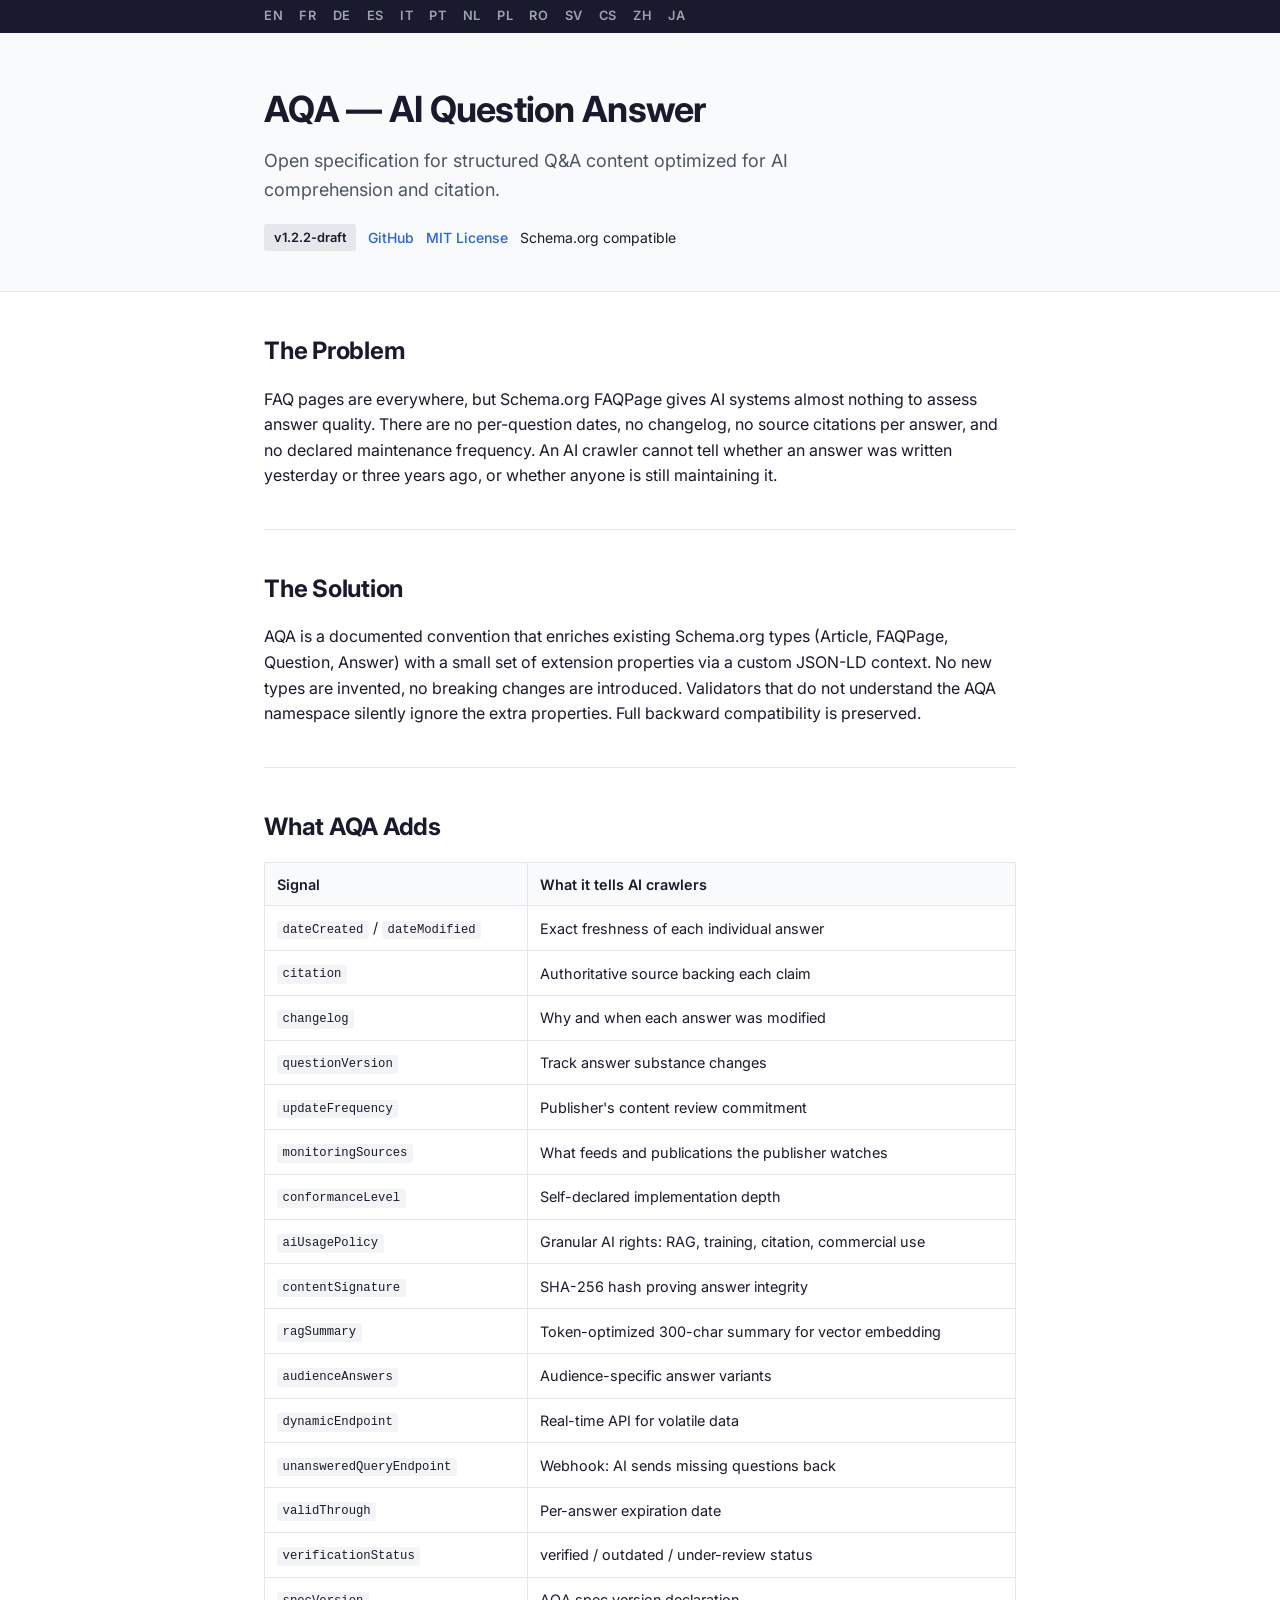
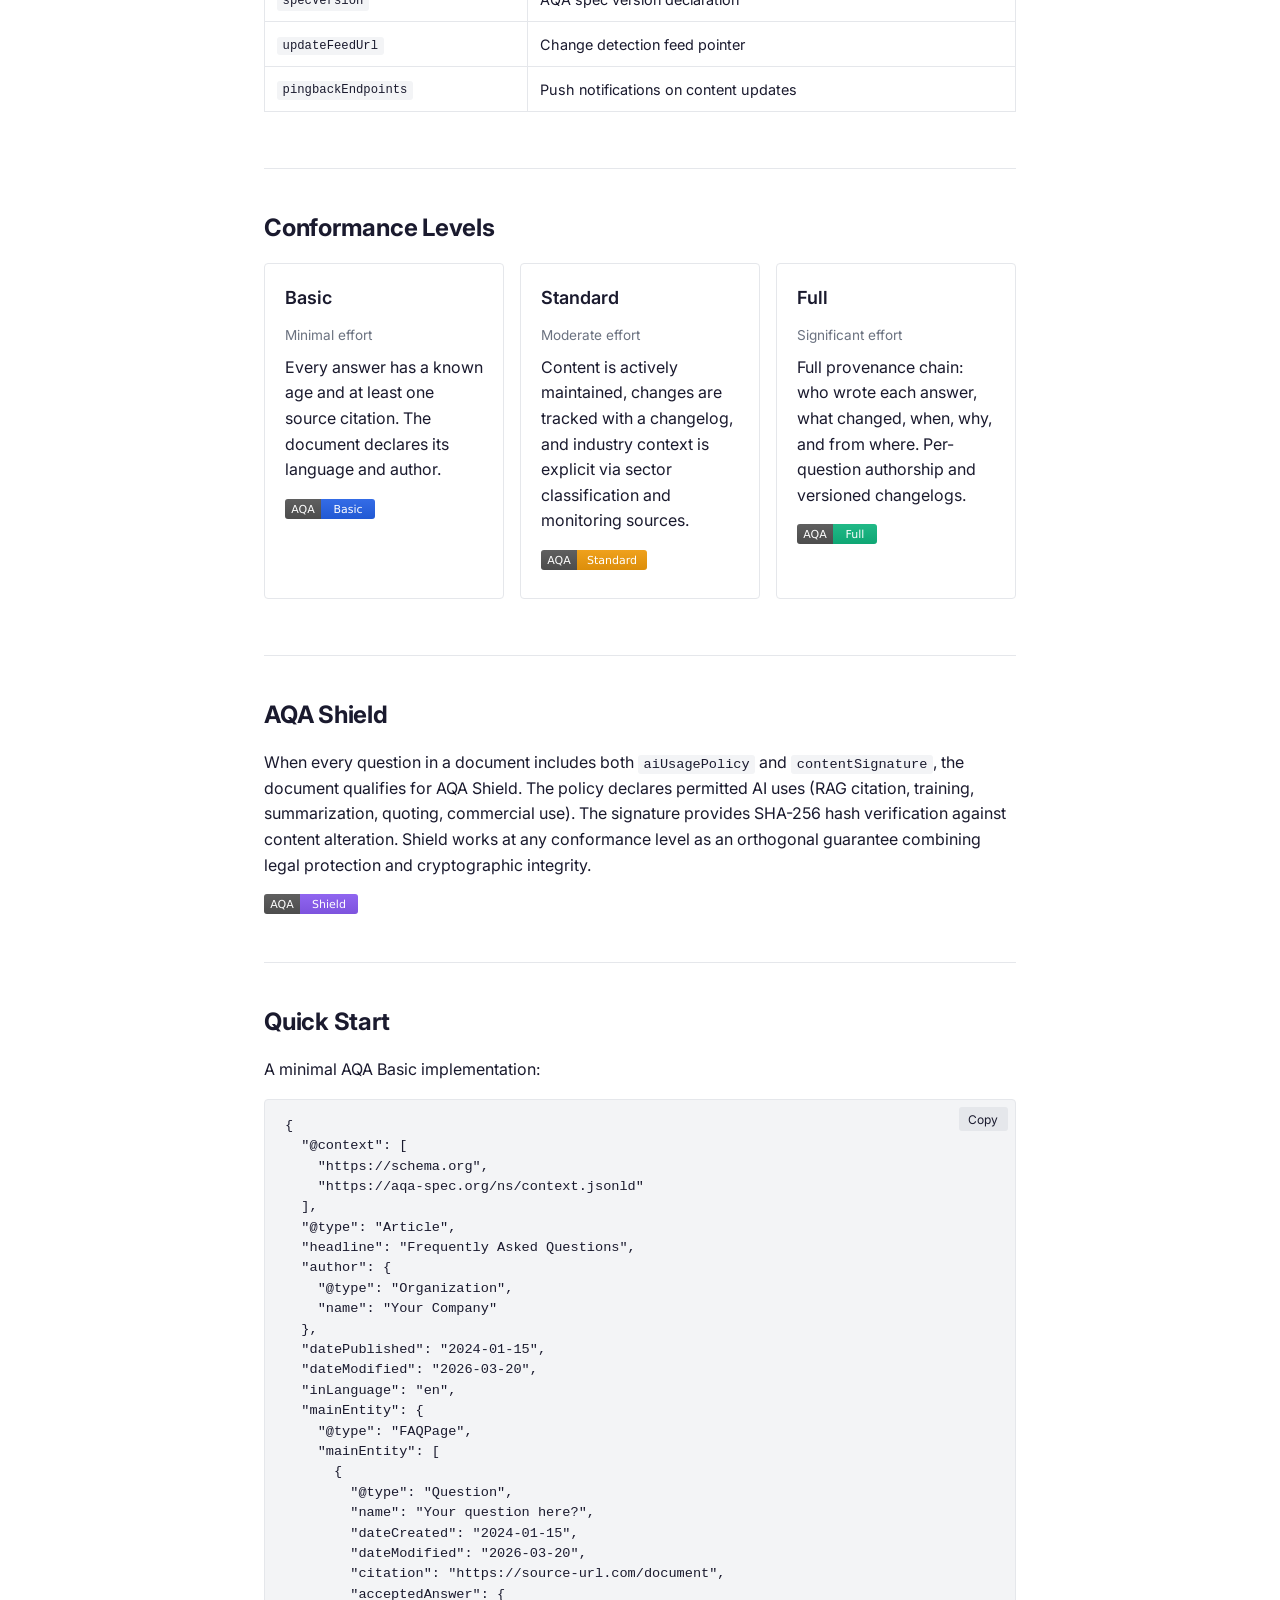
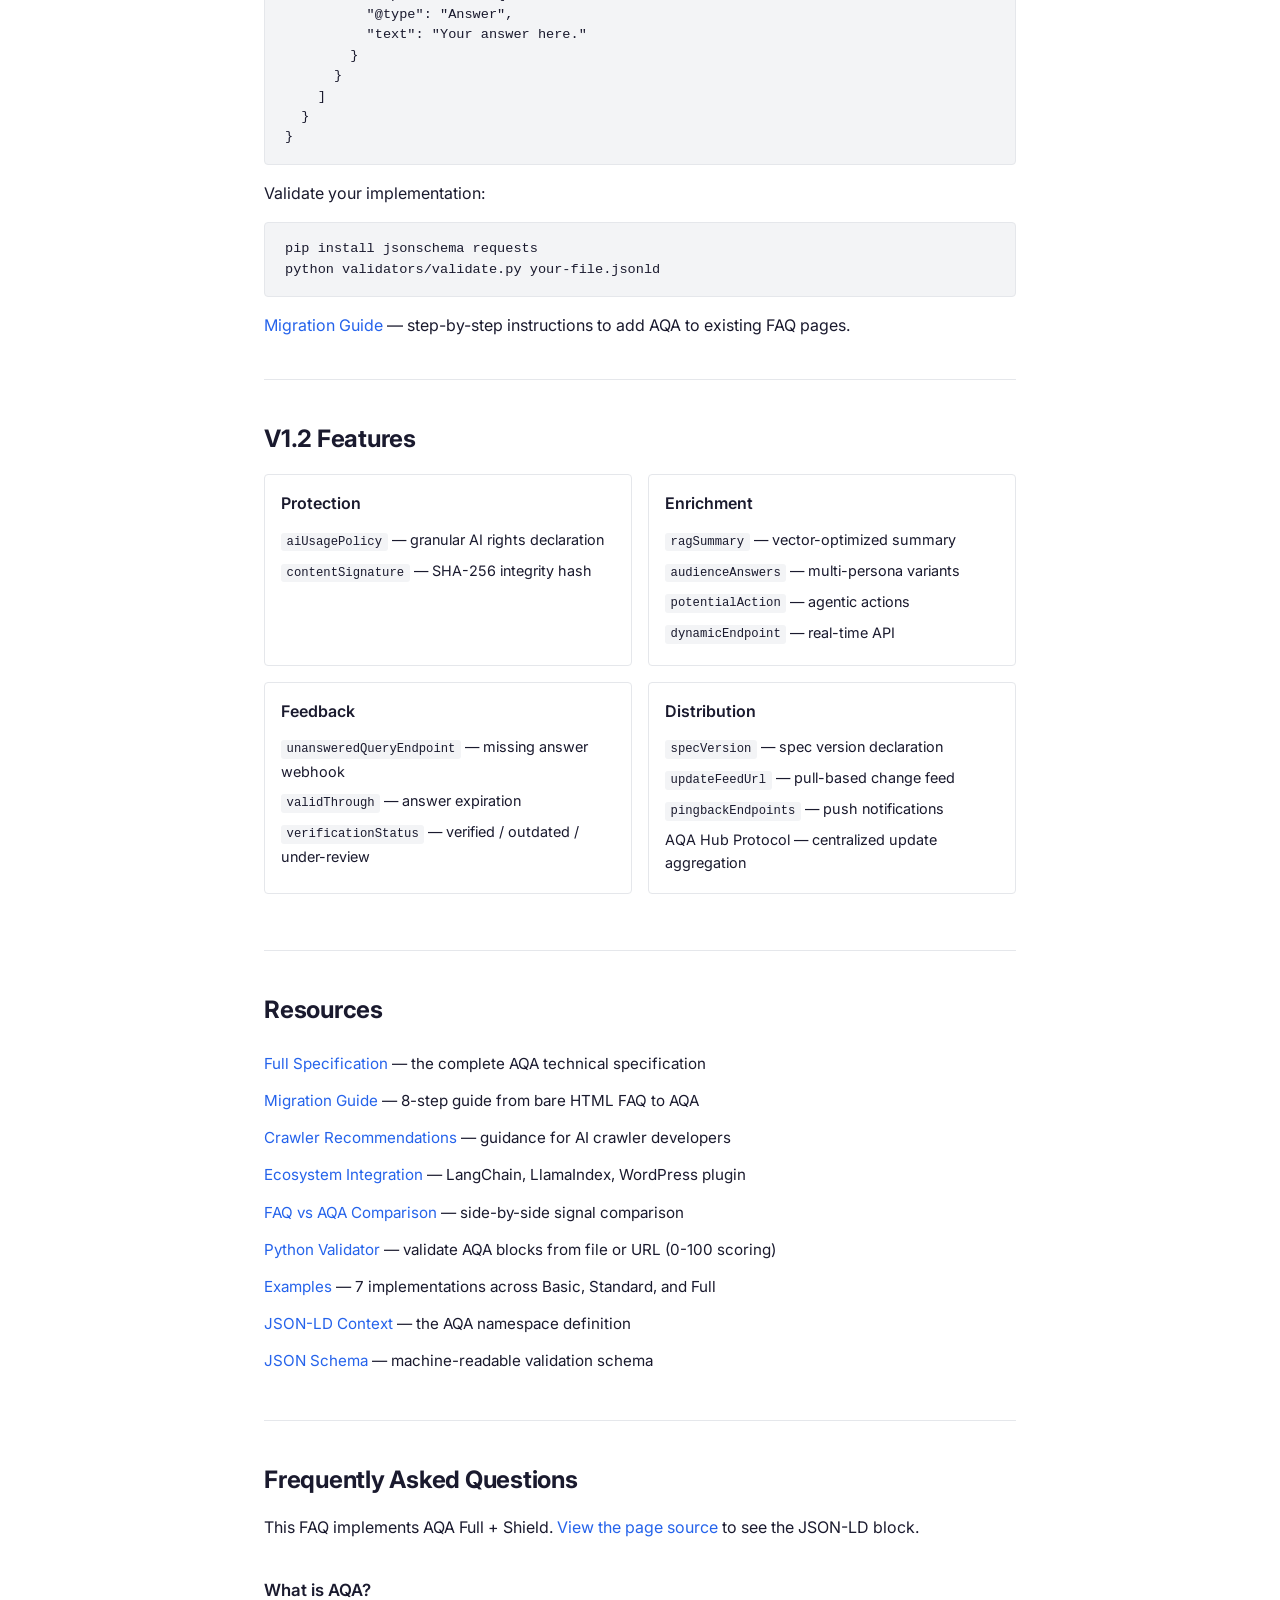
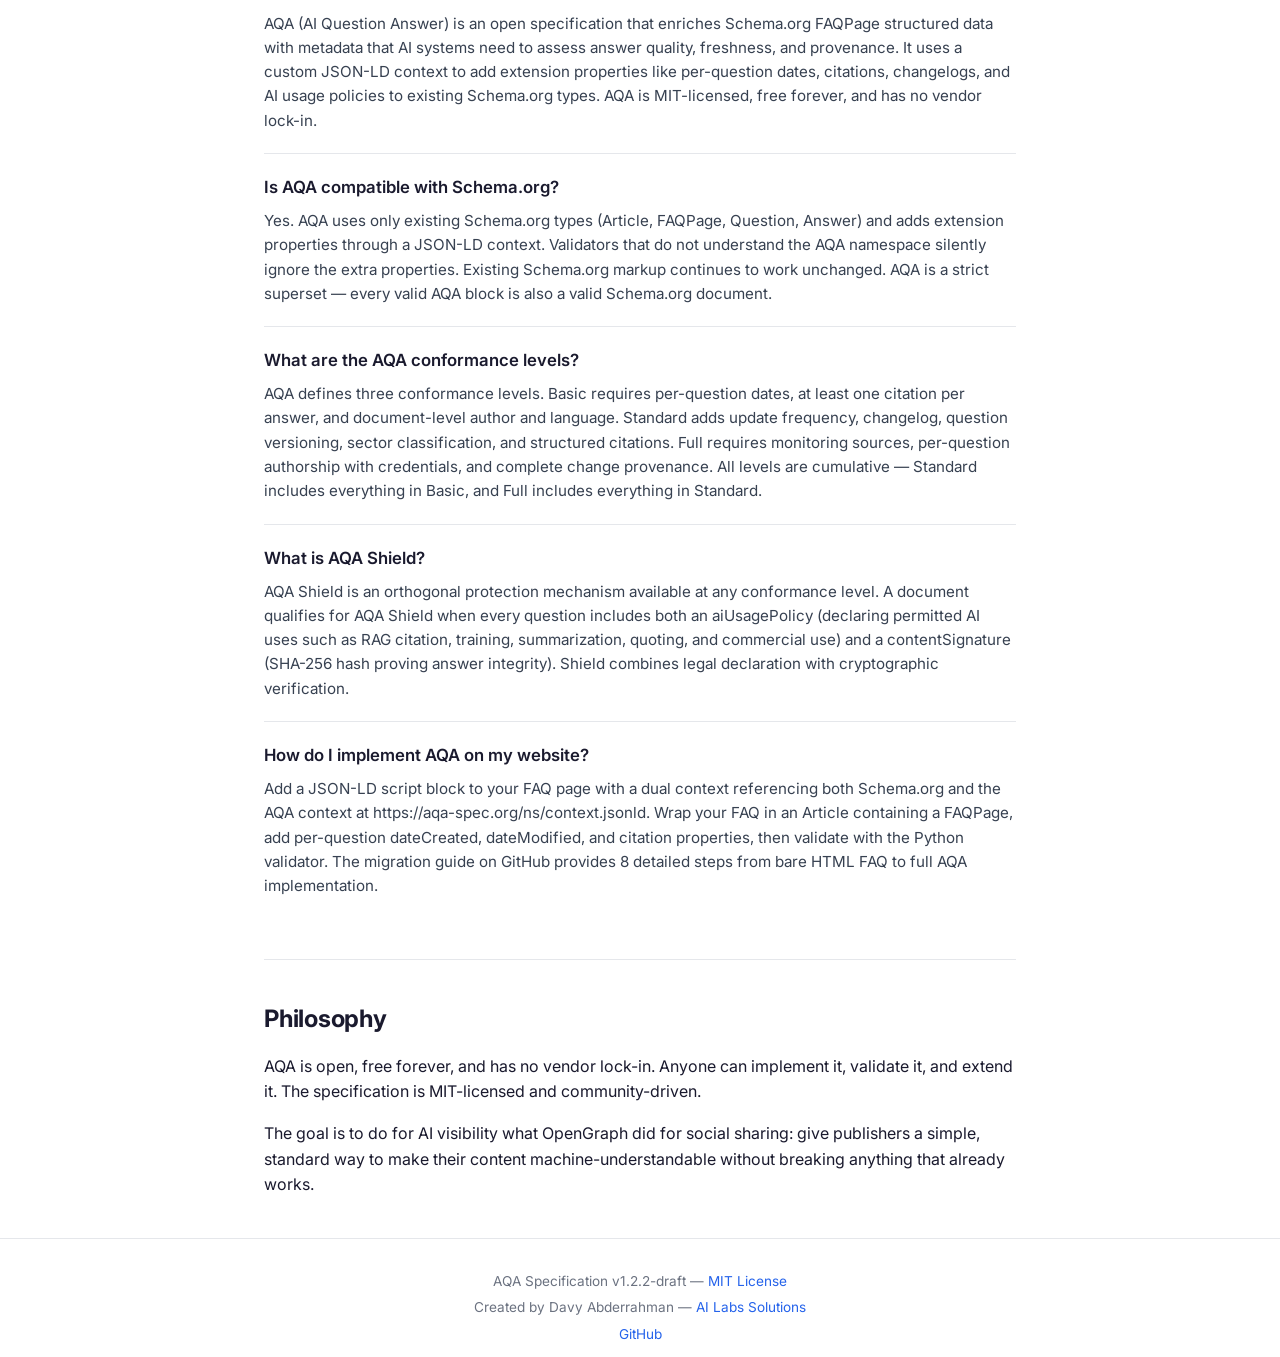
==== commit 4b02fa2b: "Add AQA Full + Shield implementation on aqa-spec.org itself The specification website is now the fir" ====
--- a/index.html
+++ b/index.html
@@ -48,6 +48,290 @@
     "license": "https://opensource.org/licenses/MIT"
   }
   </script>
+  <script type="application/ld+json">
+  {
+    "@context": [
+      "https://schema.org",
+      "https://aqa-spec.org/ns/context.jsonld"
+    ],
+    "@type": "Article",
+    "headline": "AQA Specification — Frequently Asked Questions",
+    "author": {
+      "@type": "Person",
+      "name": "Davy Abderrahman",
+      "jobTitle": "Founder & Lead Author",
+      "url": "https://ai-labs-solutions.fr",
+      "sameAs": "https://github.com/sarsator",
+      "affiliation": {
+        "@type": "Organization",
+        "name": "AI Labs Solutions",
+        "url": "https://ai-labs-solutions.fr"
+      }
+    },
+    "publisher": {
+      "@type": "Organization",
+      "name": "AI Labs Solutions",
+      "url": "https://ai-labs-solutions.fr"
+    },
+    "datePublished": "2026-04-03",
+    "dateModified": "2026-04-03",
+    "inLanguage": "en",
+    "url": "https://aqa-spec.org/",
+    "conformanceLevel": "full",
+    "updateFrequency": "monthly",
+    "specVersion": "1.2",
+    "updateFeedUrl": "https://aqa-spec.org/.well-known/aqa-updates.json",
+    "pingbackEndpoints": [
+      "https://aqa-spec.org/hub/api/v1/ping"
+    ],
+    "about": {
+      "@type": "Thing",
+      "name": "Open Standards — Structured Data",
+      "identifier": [
+        {
+          "@type": "PropertyValue",
+          "propertyID": "NACE",
+          "value": "62.01"
+        }
+      ]
+    },
+    "monitoringSources": [
+      {
+        "@type": "MonitoringSource",
+        "name": "Schema.org Releases",
+        "url": "https://schema.org/docs/releases.html",
+        "sourceType": "rss"
+      },
+      {
+        "@type": "MonitoringSource",
+        "name": "W3C JSON-LD Working Group",
+        "url": "https://www.w3.org/groups/wg/json-ld/",
+        "sourceType": "professional_body"
+      }
+    ],
+    "aiUsagePolicy": {
+      "@type": "AIUsagePolicy",
+      "ragCitation": "allow",
+      "modelTraining": "allow",
+      "summarization": "allow",
+      "directQuote": "allow",
+      "commercialUse": "allow"
+    },
+    "mainEntity": {
+      "@type": "FAQPage",
+      "mainEntity": [
+        {
+          "@type": "Question",
+          "name": "What is AQA?",
+          "dateCreated": "2026-04-03",
+          "dateModified": "2026-04-03",
+          "questionVersion": "1.0",
+          "author": {
+            "@type": "Person",
+            "name": "Davy Abderrahman",
+            "jobTitle": "Founder & Lead Author",
+            "sameAs": "https://github.com/sarsator"
+          },
+          "citation": {
+            "@type": "CreativeWork",
+            "name": "AQA Specification v1.2",
+            "url": "https://github.com/sarsator/aqa-specification/blob/master/SPECIFICATION.md",
+            "datePublished": "2026-04-03"
+          },
+          "acceptedAnswer": {
+            "@type": "Answer",
+            "text": "AQA (AI Question Answer) is an open specification that enriches Schema.org FAQPage structured data with metadata that AI systems need to assess answer quality, freshness, and provenance. It uses a custom JSON-LD context to add extension properties like per-question dates, citations, changelogs, and AI usage policies to existing Schema.org types. AQA is MIT-licensed, free forever, and has no vendor lock-in."
+          },
+          "ragSummary": "AQA is an open, MIT-licensed specification extending Schema.org FAQPage with AI-optimized metadata: per-question dates, citations, changelogs, usage policies. No vendor lock-in.",
+          "verificationStatus": "verified",
+          "contentSignature": {
+            "@type": "ContentSignature",
+            "hashAlgorithm": "sha256",
+            "hashValue": "a8eae9839e9bf67f9d8439dbcdf1cd012eb8a779a5b56b3b38c55f3f5507497e",
+            "signedFields": ["acceptedAnswer.text"],
+            "signedAt": "2026-04-03T00:00:00Z"
+          },
+          "changelog": [
+            {
+              "@type": "ChangelogEntry",
+              "changeDate": "2026-04-03",
+              "changeDescription": "Initial FAQ entry created for aqa-spec.org launch",
+              "changeSourceUrl": "https://github.com/sarsator/aqa-specification/blob/master/README.md"
+            }
+          ]
+        },
+        {
+          "@type": "Question",
+          "name": "Is AQA compatible with Schema.org?",
+          "dateCreated": "2026-04-03",
+          "dateModified": "2026-04-03",
+          "questionVersion": "1.0",
+          "author": {
+            "@type": "Person",
+            "name": "Davy Abderrahman",
+            "jobTitle": "Founder & Lead Author",
+            "sameAs": "https://github.com/sarsator"
+          },
+          "citation": {
+            "@type": "CreativeWork",
+            "name": "AQA Specification — Section 2: Architecture",
+            "url": "https://github.com/sarsator/aqa-specification/blob/master/SPECIFICATION.md",
+            "datePublished": "2026-04-03"
+          },
+          "acceptedAnswer": {
+            "@type": "Answer",
+            "text": "Yes. AQA uses only existing Schema.org types (Article, FAQPage, Question, Answer) and adds extension properties through a JSON-LD context. Validators that do not understand the AQA namespace silently ignore the extra properties. Existing Schema.org markup continues to work unchanged. AQA is a strict superset — every valid AQA block is also a valid Schema.org document."
+          },
+          "ragSummary": "AQA is fully Schema.org compatible. It extends existing types via JSON-LD context. Unknown properties are silently ignored. Every AQA block is a valid Schema.org document.",
+          "verificationStatus": "verified",
+          "contentSignature": {
+            "@type": "ContentSignature",
+            "hashAlgorithm": "sha256",
+            "hashValue": "d1332f7a3d2a12d525b50a6d018b73c406e579fa1d956593b410102a91d2f634",
+            "signedFields": ["acceptedAnswer.text"],
+            "signedAt": "2026-04-03T00:00:00Z"
+          },
+          "changelog": [
+            {
+              "@type": "ChangelogEntry",
+              "changeDate": "2026-04-03",
+              "changeDescription": "Initial FAQ entry created for aqa-spec.org launch",
+              "changeSourceUrl": "https://github.com/sarsator/aqa-specification/blob/master/SPECIFICATION.md"
+            }
+          ]
+        },
+        {
+          "@type": "Question",
+          "name": "What are the AQA conformance levels?",
+          "dateCreated": "2026-04-03",
+          "dateModified": "2026-04-03",
+          "questionVersion": "1.0",
+          "author": {
+            "@type": "Person",
+            "name": "Davy Abderrahman",
+            "jobTitle": "Founder & Lead Author",
+            "sameAs": "https://github.com/sarsator"
+          },
+          "citation": {
+            "@type": "CreativeWork",
+            "name": "AQA Specification — Section 4: Conformance Levels",
+            "url": "https://github.com/sarsator/aqa-specification/blob/master/SPECIFICATION.md",
+            "datePublished": "2026-04-03"
+          },
+          "acceptedAnswer": {
+            "@type": "Answer",
+            "text": "AQA defines three conformance levels. Basic requires per-question dates, at least one citation per answer, and document-level author and language. Standard adds update frequency, changelog, question versioning, sector classification, and structured citations. Full requires monitoring sources, per-question authorship with credentials, and complete change provenance. All levels are cumulative — Standard includes everything in Basic, and Full includes everything in Standard."
+          },
+          "ragSummary": "Three cumulative levels: Basic (dates + citations), Standard (changelog + versioning + sector), Full (monitoring sources + per-question authors + full provenance).",
+          "verificationStatus": "verified",
+          "contentSignature": {
+            "@type": "ContentSignature",
+            "hashAlgorithm": "sha256",
+            "hashValue": "bc2cc35ff89dbed44ad061b3ce3e4fb7e72b865984d38cb0f9225d154feb4f39",
+            "signedFields": ["acceptedAnswer.text"],
+            "signedAt": "2026-04-03T00:00:00Z"
+          },
+          "changelog": [
+            {
+              "@type": "ChangelogEntry",
+              "changeDate": "2026-04-03",
+              "changeDescription": "Initial FAQ entry created for aqa-spec.org launch",
+              "changeSourceUrl": "https://github.com/sarsator/aqa-specification/blob/master/SPECIFICATION.md"
+            }
+          ]
+        },
+        {
+          "@type": "Question",
+          "name": "What is AQA Shield?",
+          "dateCreated": "2026-04-03",
+          "dateModified": "2026-04-03",
+          "questionVersion": "1.0",
+          "author": {
+            "@type": "Person",
+            "name": "Davy Abderrahman",
+            "jobTitle": "Founder & Lead Author",
+            "sameAs": "https://github.com/sarsator"
+          },
+          "citation": {
+            "@type": "CreativeWork",
+            "name": "AQA Specification — Section 3.11: AQA Shield",
+            "url": "https://github.com/sarsator/aqa-specification/blob/master/SPECIFICATION.md",
+            "datePublished": "2026-04-03"
+          },
+          "acceptedAnswer": {
+            "@type": "Answer",
+            "text": "AQA Shield is an orthogonal protection mechanism available at any conformance level. A document qualifies for AQA Shield when every question includes both an aiUsagePolicy (declaring permitted AI uses such as RAG citation, training, summarization, quoting, and commercial use) and a contentSignature (SHA-256 hash proving answer integrity). Shield combines legal declaration with cryptographic verification."
+          },
+          "ragSummary": "AQA Shield = aiUsagePolicy + contentSignature on all questions. Combines legal AI usage declaration with SHA-256 integrity proof. Works at any conformance level.",
+          "verificationStatus": "verified",
+          "contentSignature": {
+            "@type": "ContentSignature",
+            "hashAlgorithm": "sha256",
+            "hashValue": "3c55887b2b22c2b928c67a073ceb983530348a94ba2f76d40d9055b8fbdd368f",
+            "signedFields": ["acceptedAnswer.text"],
+            "signedAt": "2026-04-03T00:00:00Z"
+          },
+          "changelog": [
+            {
+              "@type": "ChangelogEntry",
+              "changeDate": "2026-04-03",
+              "changeDescription": "Initial FAQ entry created for aqa-spec.org launch",
+              "changeSourceUrl": "https://github.com/sarsator/aqa-specification/blob/master/SPECIFICATION.md"
+            }
+          ]
+        },
+        {
+          "@type": "Question",
+          "name": "How do I implement AQA on my website?",
+          "dateCreated": "2026-04-03",
+          "dateModified": "2026-04-03",
+          "questionVersion": "1.0",
+          "author": {
+            "@type": "Person",
+            "name": "Davy Abderrahman",
+            "jobTitle": "Founder & Lead Author",
+            "sameAs": "https://github.com/sarsator"
+          },
+          "citation": [
+            {
+              "@type": "CreativeWork",
+              "name": "AQA Migration Guide",
+              "url": "https://github.com/sarsator/aqa-specification/blob/master/docs/migration-guide.md",
+              "datePublished": "2026-04-03"
+            },
+            {
+              "@type": "CreativeWork",
+              "name": "AQA Specification — Section 6: Implementation",
+              "url": "https://github.com/sarsator/aqa-specification/blob/master/SPECIFICATION.md",
+              "datePublished": "2026-04-03"
+            }
+          ],
+          "acceptedAnswer": {
+            "@type": "Answer",
+            "text": "Add a JSON-LD script block to your FAQ page with a dual context referencing both Schema.org and the AQA context at https://aqa-spec.org/ns/context.jsonld. Wrap your FAQ in an Article containing a FAQPage, add per-question dateCreated, dateModified, and citation properties, then validate with the Python validator. The migration guide on GitHub provides 8 detailed steps from bare HTML FAQ to full AQA implementation."
+          },
+          "ragSummary": "Add JSON-LD with dual context (Schema.org + AQA). Wrap FAQ in Article > FAQPage. Add per-question dates and citations. Validate with Python validator. See migration guide.",
+          "verificationStatus": "verified",
+          "contentSignature": {
+            "@type": "ContentSignature",
+            "hashAlgorithm": "sha256",
+            "hashValue": "067eb63345290fb8020b42adc5c158a1effaeac3d3c6693e5d6dbbc11f5382a0",
+            "signedFields": ["acceptedAnswer.text"],
+            "signedAt": "2026-04-03T00:00:00Z"
+          },
+          "changelog": [
+            {
+              "@type": "ChangelogEntry",
+              "changeDate": "2026-04-03",
+              "changeDescription": "Initial FAQ entry created for aqa-spec.org launch",
+              "changeSourceUrl": "https://github.com/sarsator/aqa-specification/blob/master/docs/migration-guide.md"
+            }
+          ]
+        }
+      ]
+    }
+  }
+  </script>
 </head>
 <body>
 
@@ -253,6 +537,36 @@
       </ul>
     </section>
 
+    <section id="faq">
+      <h2>Frequently Asked Questions</h2>
+      <p>This FAQ implements AQA Full + Shield. <a href="view-source:https://aqa-spec.org/">View the page source</a> to see the JSON-LD block.</p>
+
+      <div class="faq-item">
+        <h3>What is AQA?</h3>
+        <p>AQA (AI Question Answer) is an open specification that enriches Schema.org FAQPage structured data with metadata that AI systems need to assess answer quality, freshness, and provenance. It uses a custom JSON-LD context to add extension properties like per-question dates, citations, changelogs, and AI usage policies to existing Schema.org types. AQA is MIT-licensed, free forever, and has no vendor lock-in.</p>
+      </div>
+
+      <div class="faq-item">
+        <h3>Is AQA compatible with Schema.org?</h3>
+        <p>Yes. AQA uses only existing Schema.org types (Article, FAQPage, Question, Answer) and adds extension properties through a JSON-LD context. Validators that do not understand the AQA namespace silently ignore the extra properties. Existing Schema.org markup continues to work unchanged. AQA is a strict superset — every valid AQA block is also a valid Schema.org document.</p>
+      </div>
+
+      <div class="faq-item">
+        <h3>What are the AQA conformance levels?</h3>
+        <p>AQA defines three conformance levels. Basic requires per-question dates, at least one citation per answer, and document-level author and language. Standard adds update frequency, changelog, question versioning, sector classification, and structured citations. Full requires monitoring sources, per-question authorship with credentials, and complete change provenance. All levels are cumulative — Standard includes everything in Basic, and Full includes everything in Standard.</p>
+      </div>
+
+      <div class="faq-item">
+        <h3>What is AQA Shield?</h3>
+        <p>AQA Shield is an orthogonal protection mechanism available at any conformance level. A document qualifies for AQA Shield when every question includes both an aiUsagePolicy (declaring permitted AI uses such as RAG citation, training, summarization, quoting, and commercial use) and a contentSignature (SHA-256 hash proving answer integrity). Shield combines legal declaration with cryptographic verification.</p>
+      </div>
+
+      <div class="faq-item">
+        <h3>How do I implement AQA on my website?</h3>
+        <p>Add a JSON-LD script block to your FAQ page with a dual context referencing both Schema.org and the AQA context at https://aqa-spec.org/ns/context.jsonld. Wrap your FAQ in an Article containing a FAQPage, add per-question dateCreated, dateModified, and citation properties, then validate with the Python validator. The migration guide on GitHub provides 8 detailed steps from bare HTML FAQ to full AQA implementation.</p>
+      </div>
+    </section>
+
     <section id="philosophy">
       <h2>Philosophy</h2>
       <p>AQA is open, free forever, and has no vendor lock-in. Anyone can implement it, validate it, and extend it. The specification is MIT-licensed and community-driven.</p>
--- a/style.css
+++ b/style.css
@@ -249,6 +249,26 @@
   padding: 0.2rem 0;
 }
 
+/* FAQ items */
+.faq-item {
+  border-bottom: 1px solid #e5e7eb;
+  padding: 1.25rem 0;
+}
+
+.faq-item:last-child {
+  border-bottom: none;
+}
+
+.faq-item h3 {
+  font-size: 1.05rem;
+  margin-bottom: 0.5rem;
+}
+
+.faq-item p {
+  font-size: 0.95rem;
+  color: #374151;
+}
+
 /* Resources list */
 .resources-list {
   list-style: none;
